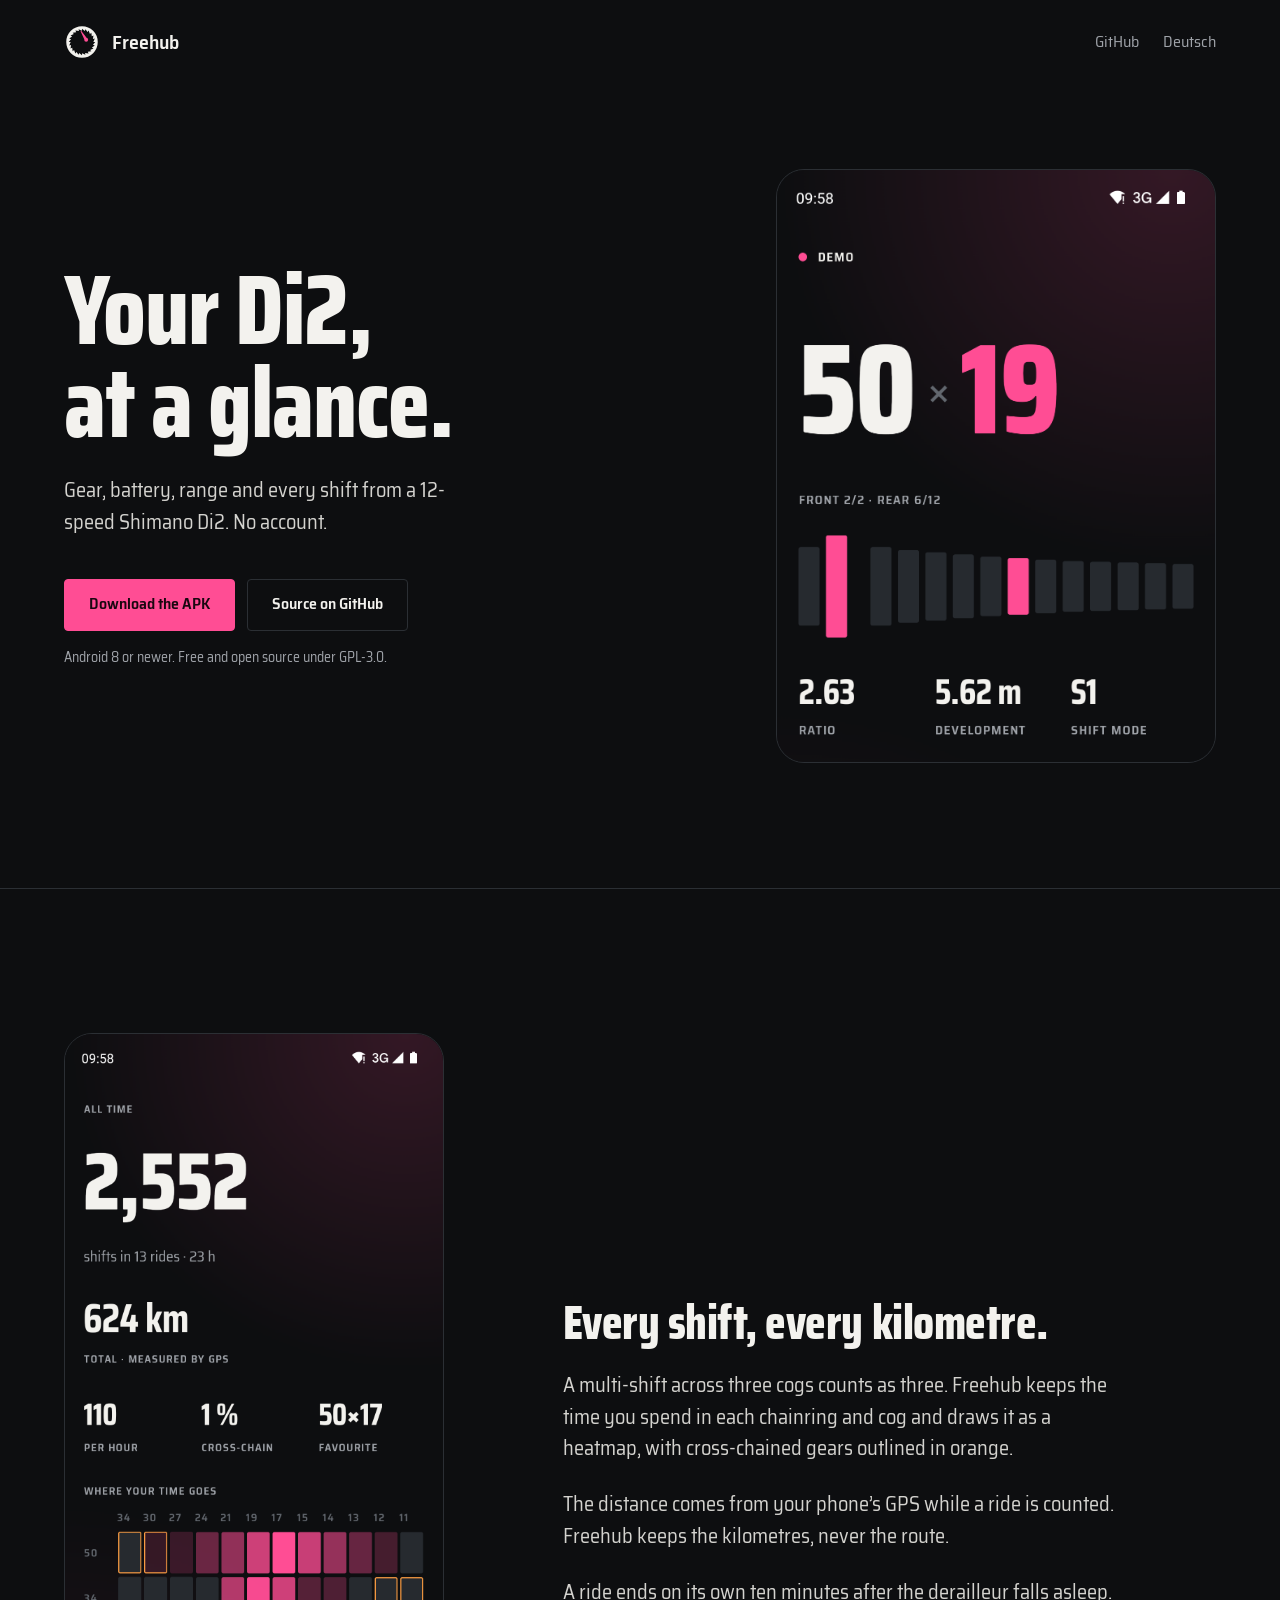
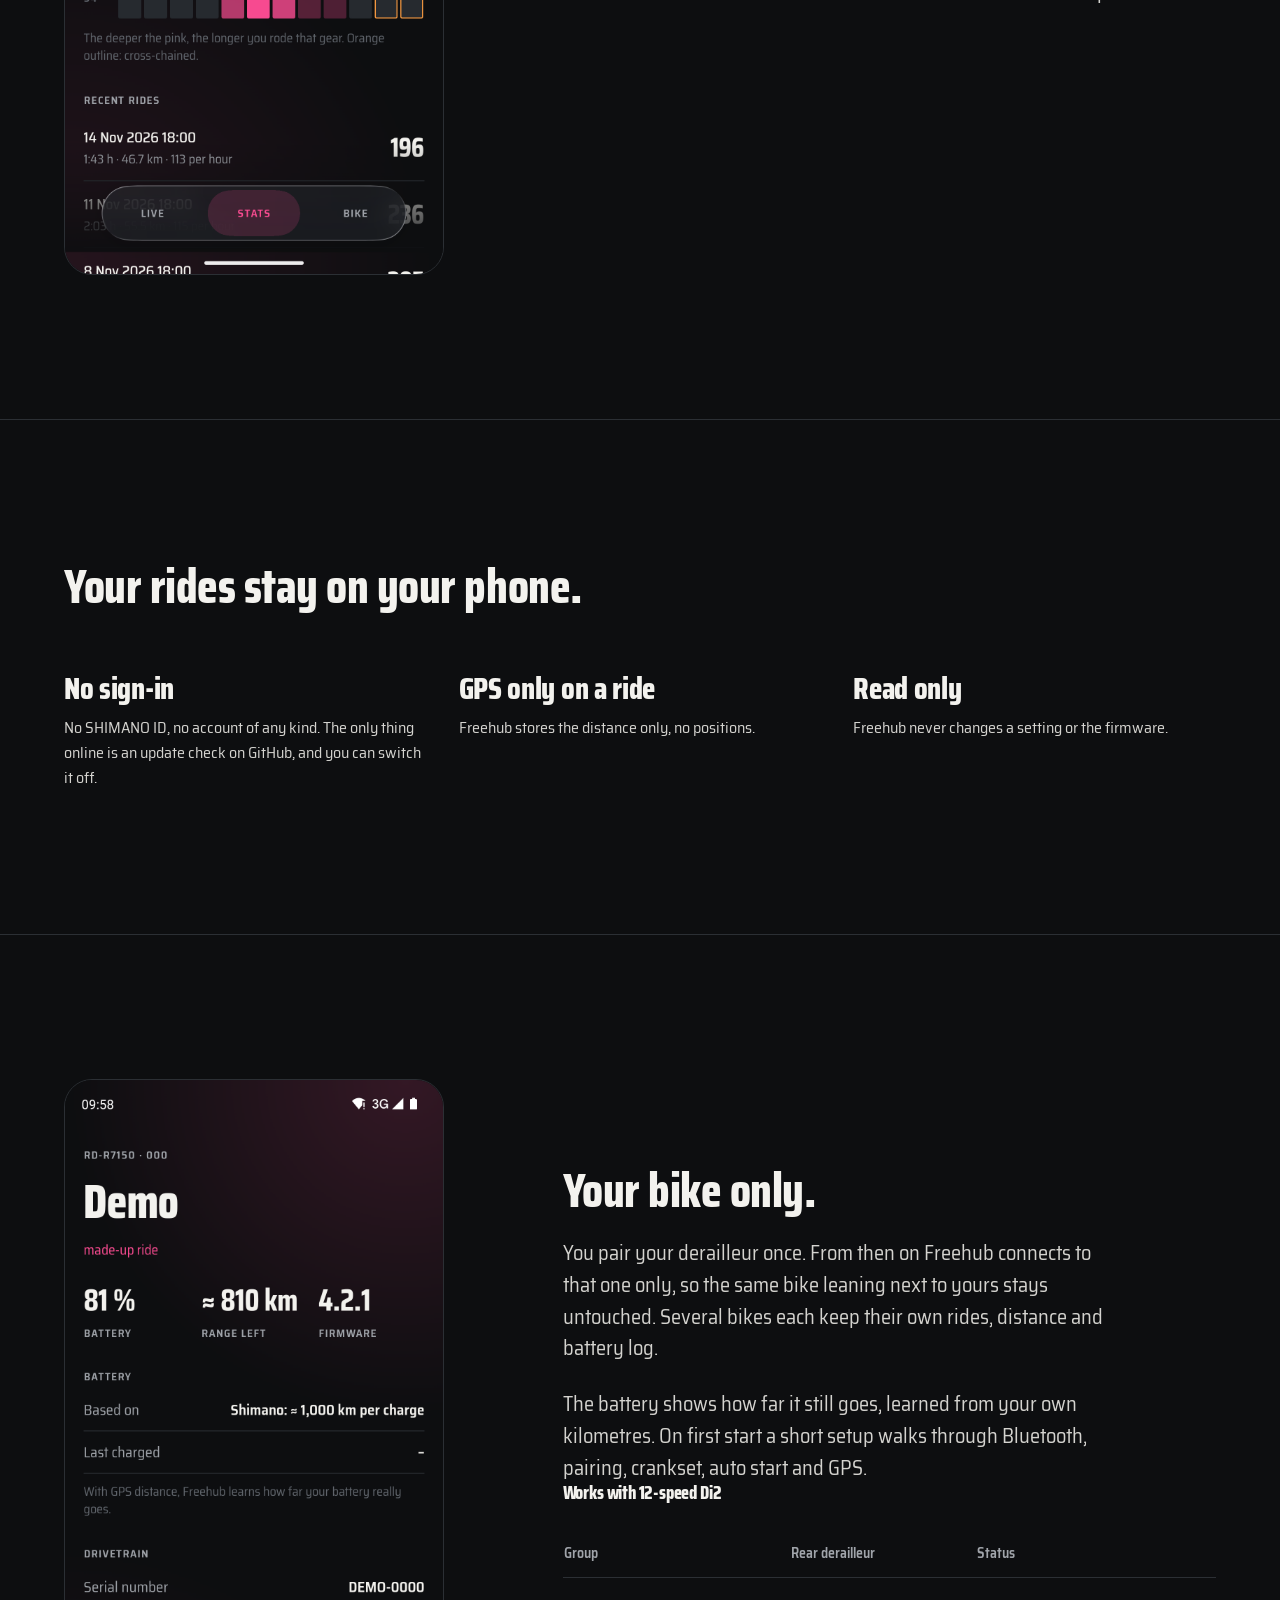
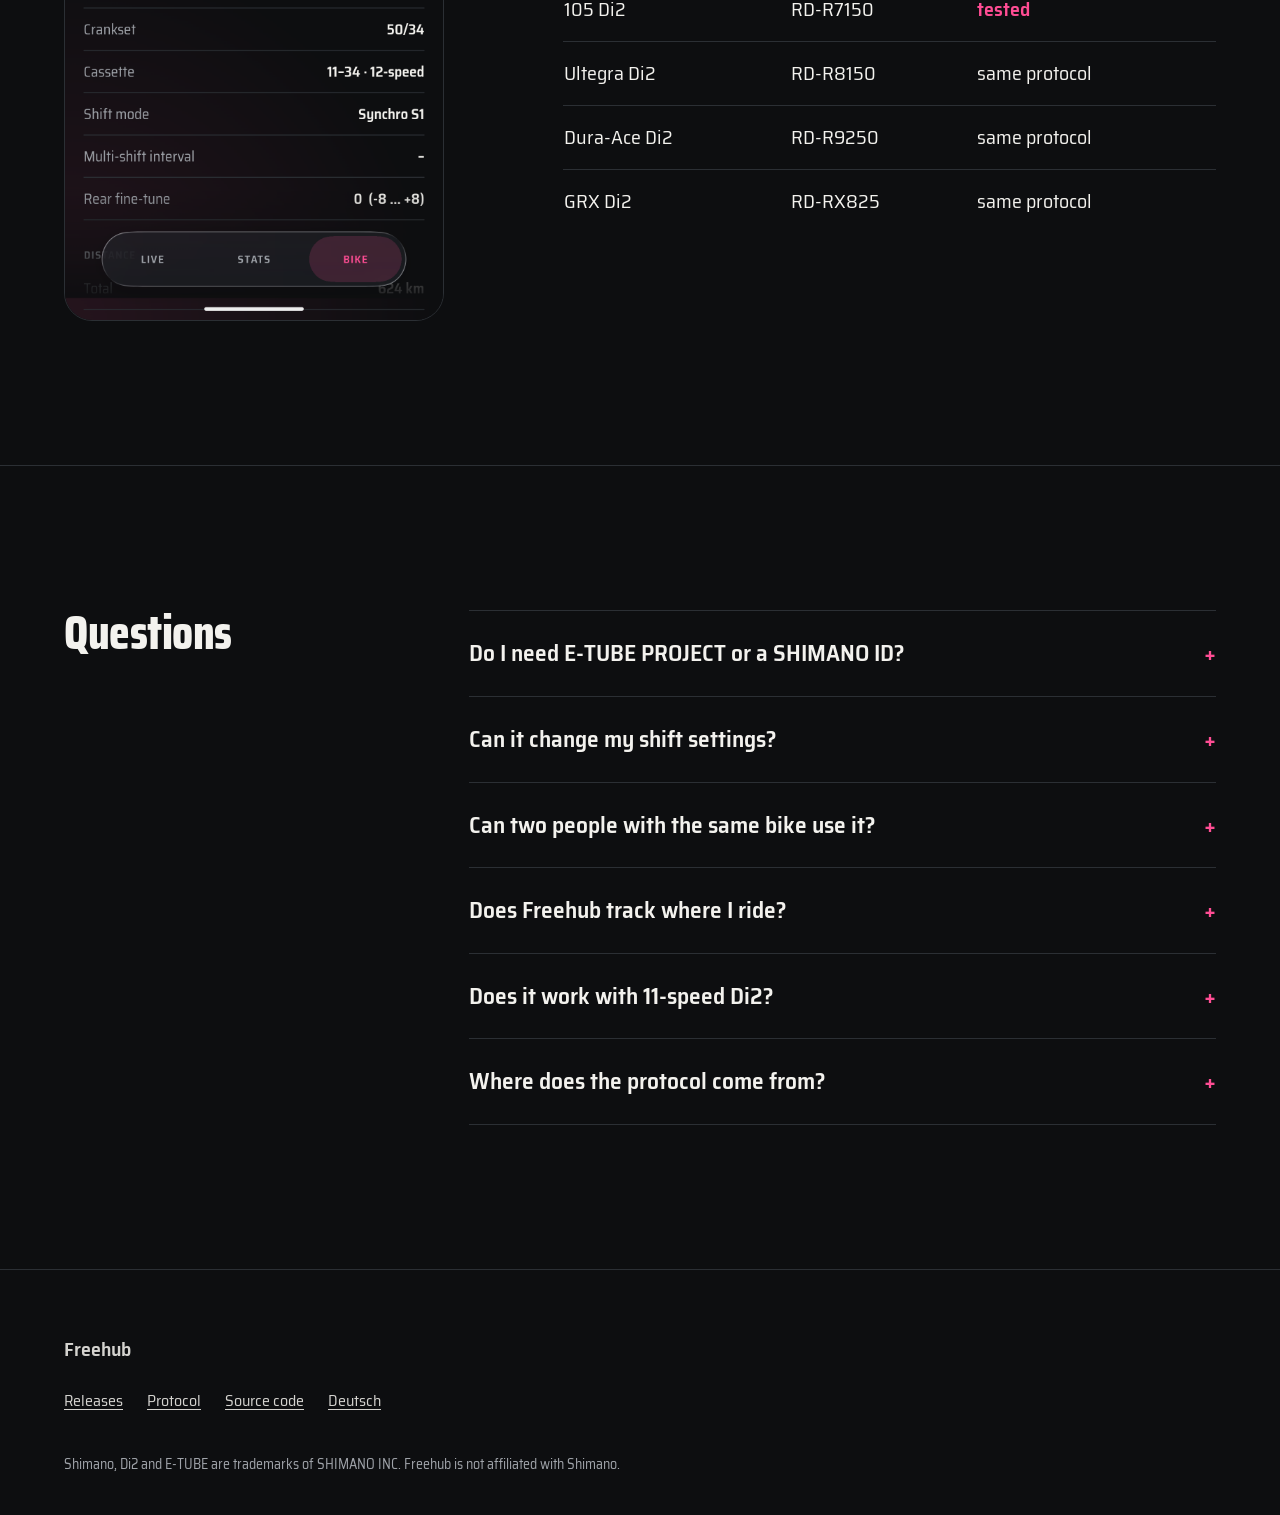
==== docs/index.html @ fa9ae39d "Repo and website catch up with 0.6: new screenshots, range, GPS, pairing - 16 app screenshots (EN/DE" ====
<!doctype html>
<html lang="en">
<head>
<meta charset="utf-8">
<meta name="viewport" content="width=device-width, initial-scale=1">
<title>Freehub: Shimano Di2 app for Android, no account</title>
<meta name="description" content="Open-source Android app for 12-speed Shimano Di2: live gear, battery range, distance and shift count from the rear derailleur. No SHIMANO ID, no cloud, no tracking.">
<link rel="canonical" href="https://brickystudios.github.io/freehub/">
<link rel="alternate" hreflang="en" href="https://brickystudios.github.io/freehub/">
<link rel="alternate" hreflang="de" href="https://brickystudios.github.io/freehub/de/">
<link rel="alternate" hreflang="x-default" href="https://brickystudios.github.io/freehub/">
<meta property="og:type" content="website">
<meta property="og:title" content="Freehub: Shimano Di2 app, no account">
<meta property="og:description" content="Gear, battery, range and every shift for 12-speed Di2, read live on Android. No account.">
<meta property="og:url" content="https://brickystudios.github.io/freehub/">
<meta property="og:image" content="https://brickystudios.github.io/freehub/bilder/social-preview.png">
<meta name="twitter:card" content="summary_large_image">
<meta name="theme-color" content="#0D0E10">
<link rel="icon" href="icon.svg" type="image/svg+xml">
<link rel="stylesheet" href="style.css">
<script type="application/ld+json">
{"@context":"https://schema.org","@graph":[
{"@type":"SoftwareApplication","name":"Freehub","operatingSystem":"Android 8.0 or newer","applicationCategory":"SportsApplication","softwareVersion":"0.6.3","license":"https://www.gnu.org/licenses/gpl-3.0.html","downloadUrl":"https://github.com/BrickyStudios/freehub/releases/latest/download/Freehub.apk","url":"https://brickystudios.github.io/freehub/","screenshot":"https://brickystudios.github.io/freehub/bilder/app/live-en-dark.png","description":"Live gear, battery range, distance and shift count from a 12-speed Shimano Di2 rear derailleur over Bluetooth, without a SHIMANO ID.","offers":{"@type":"Offer","price":"0","priceCurrency":"EUR"}},
{"@type":"FAQPage","mainEntity":[
{"@type":"Question","name":"Do I need E-TUBE PROJECT or a SHIMANO ID?","acceptedAnswer":{"@type":"Answer","text":"No. Freehub reads the Bluetooth service that bike computers use. You never sign in."}},
{"@type":"Question","name":"Can Freehub change my shift settings?","acceptedAnswer":{"@type":"Answer","text":"No. Freehub reads; it never changes a setting or the firmware."}},
{"@type":"Question","name":"Can two people with the same bike use it?","acceptedAnswer":{"@type":"Answer","text":"Yes. Each phone pairs its own derailleur once and connects to that one only. The number after the model, like RD-R7150 · 123, tells two derailleurs apart."}},
{"@type":"Question","name":"Does Freehub track where I ride?","acceptedAnswer":{"@type":"Answer","text":"No. GPS runs only while a ride is counted, and Freehub stores only the distance."}},
{"@type":"Question","name":"Does it work with 11-speed Di2?","acceptedAnswer":{"@type":"Answer","text":"Untested. 11-speed Di2 needs Shimano’s separate EW-WU111 wireless unit."}},
{"@type":"Question","name":"Where does the protocol come from?","acceptedAnswer":{"@type":"Answer","text":"From a real RD-R7150 and from how Shimano’s own apps read it. PROTOCOL.md in the repository documents every byte."}}
]}
]}
</script>
</head>
<body>
<header class="container nav">
  <a class="wordmark" href="./" aria-label="Freehub home">
    <svg viewBox="22 22 64 64" aria-hidden="true"><path fill="currentColor" fill-rule="evenodd" d="M26.00,54.00a28,28 0 1,0 56.00,0a28,28 0 1,0 -56.00,0z M54.00,30.48L59.01,34.47L60.09,31.28L63.90,36.44L65.76,33.63L68.11,39.60L70.63,37.37L71.35,43.74L74.37,42.24L73.42,48.58L76.72,47.91L74.16,53.79L77.52,54.00L73.53,59.01L76.72,60.09L71.56,63.90L74.37,65.76L68.40,68.11L70.63,70.63L64.26,71.35L65.76,74.37L59.42,73.42L60.09,76.72L54.21,74.16L54.00,77.52L48.99,73.53L47.91,76.72L44.10,71.56L42.24,74.37L39.89,68.40L37.37,70.63L36.65,64.26L33.63,65.76L34.58,59.42L31.28,60.09L33.84,54.21L30.48,54.00L34.47,48.99L31.28,47.91L36.44,44.10L33.63,42.24L39.60,39.89L37.37,37.37L43.74,36.65L42.24,33.63L48.58,34.58L47.91,31.28L53.79,33.84L54.00,30.48z"/><path fill="var(--color-accent)" d="M63.82,48.62L52.52,33.87L51.32,34.59L59.02,51.50z M57.92,50.06a3.50,3.50 0 1,0 7.00,0a3.50,3.50 0 1,0 -7.00,0z"/></svg>
    Freehub
  </a>
  <nav aria-label="Main">
    <ul>
      <li><a href="https://github.com/BrickyStudios/freehub">GitHub</a></li>
      <li><a href="de/" hreflang="de" lang="de">Deutsch</a></li>
    </ul>
  </nav>
</header>

<main>
  <section class="container hero">
    <div>
      <h1>Your Di2, at a glance.</h1>
      <p class="lead">Gear, battery, range and every shift from a 12-speed Shimano Di2. No account.</p>
      <div class="actions">
        <a class="button" href="https://github.com/BrickyStudios/freehub/releases/latest/download/Freehub.apk">Download the APK</a>
        <a class="button quiet" href="https://github.com/BrickyStudios/freehub">Source on GitHub</a>
      </div>
      <p class="note">Android 8 or newer. Free and open source under GPL-3.0.</p>
    </div>
    <img class="screen" src="bilder/app/live-en-dark.png" width="1080" height="2400" alt="Freehub showing the gear 50 × 19, the cassette with the current cog in pink, battery 81 %, about 810 km of range left and 624 km on the bike">
  </section>

  <section class="band">
    <div class="container split">
      <img class="screen" src="bilder/app/stats-en-dark.png" width="1080" height="2400" loading="lazy" alt="Statistics: 2,552 shifts in 13 rides, 624 km measured by GPS, 1 % cross-chained, favourite gear 50 × 17 and a heatmap of chainring and cog">
      <div>
        <h2>Every shift, every kilometre.</h2>
        <p>A multi-shift across three cogs counts as three. Freehub keeps the time you spend in each chainring and cog and draws it as a heatmap, with cross-chained gears outlined in orange.</p>
        <p>The distance comes from your phone’s GPS while a ride is counted. Freehub keeps the kilometres, never the route.</p>
        <p>A ride ends on its own ten minutes after the derailleur falls asleep.</p>
      </div>
    </div>
  </section>

  <section class="band">
    <div class="container">
      <h2>Your rides stay on your phone.</h2>
      <div class="facts">
        <div><h3>No sign-in</h3><p>No SHIMANO ID, no account of any kind. The only thing online is an update check on GitHub, and you can switch it off.</p></div>
        <div><h3>GPS only on a ride</h3><p>Freehub stores the distance only, no positions.</p></div>
        <div><h3>Read only</h3><p>Freehub never changes a setting or the firmware.</p></div>
      </div>
    </div>
  </section>

  <section class="band">
    <div class="container split">
      <img class="screen" src="bilder/app/bike-en-dark.png" width="1080" height="2400" loading="lazy" alt="Bike screen: battery 81 %, about 810 km of range left, firmware 4.2.1, crankset 50/34, cassette 11 to 34">
      <div>
        <h2>Your bike only.</h2>
        <p>You pair your derailleur once. From then on Freehub connects to that one only, so the same bike leaning next to yours stays untouched. Several bikes each keep their own rides, distance and battery log.</p>
        <p>The battery shows how far it still goes, learned from your own kilometres. On first start a short setup walks through Bluetooth, pairing, crankset, auto start and GPS.</p>
        <h3>Works with 12-speed Di2</h3>
        <table>
          <thead><tr><th scope="col">Group</th><th scope="col">Rear derailleur</th><th scope="col">Status</th></tr></thead>
          <tbody>
            <tr><td>105 Di2</td><td>RD-R7150</td><td class="ok">tested</td></tr>
            <tr><td>Ultegra Di2</td><td>RD-R8150</td><td>same protocol</td></tr>
            <tr><td>Dura-Ace Di2</td><td>RD-R9250</td><td>same protocol</td></tr>
            <tr><td>GRX Di2</td><td>RD-RX825</td><td>same protocol</td></tr>
          </tbody>
        </table>
      </div>
    </div>
  </section>

  <section class="band">
    <div class="container qa">
      <h2>Questions</h2>
      <div class="faq">
        <details><summary>Do I need E-TUBE PROJECT or a SHIMANO ID?</summary><p>No. Freehub reads the Bluetooth service bike computers use.</p></details>
        <details><summary>Can it change my shift settings?</summary><p>No. Freehub only reads.</p></details>
        <details><summary>Can two people with the same bike use it?</summary><p>Yes. Each phone pairs its own derailleur once and connects to that one only. The number after the model, like RD-R7150 · 123, tells two derailleurs apart.</p></details>
        <details><summary>Does Freehub track where I ride?</summary><p>No. GPS runs only while a ride is counted, and Freehub stores only the distance.</p></details>
        <details><summary>Does it work with 11-speed Di2?</summary><p>Untested. 11-speed needs Shimano’s EW-WU111 wireless unit.</p></details>
        <details><summary>Where does the protocol come from?</summary><p>From a real RD-R7150, documented byte by byte in <a href="https://github.com/BrickyStudios/freehub/blob/main/PROTOCOL.md">PROTOCOL.md</a>.</p></details>
      </div>
    </div>
  </section>
</main>

<footer class="container footer">
  <a class="wordmark" href="./">Freehub</a>
  <ul>
    <li><a href="https://github.com/BrickyStudios/freehub/releases">Releases</a></li>
    <li><a href="https://github.com/BrickyStudios/freehub/blob/main/PROTOCOL.md">Protocol</a></li>
    <li><a href="https://github.com/BrickyStudios/freehub">Source code</a></li>
    <li><a href="de/" hreflang="de" lang="de">Deutsch</a></li>
  </ul>
  <p>Shimano, Di2 and E-TUBE are trademarks of SHIMANO INC. Freehub is not affiliated with Shimano.</p>
</footer>
</body>
</html>
---- docs/style.css ----
/* Hallmark · shape: Instrument Panel (hero with the live screen, then proof screens, facts, table, questions) · genre: modern-minimal · theme: custom (the app's own Carbon system) · job: try · idea: "the live gear screen is the page's first picture" · vibe: "road bike cockpit, carbon black, one pink signal"
 * paper: oklch(16% 0.005 265) · accent: oklch(68% 0.21 357) · display: Saira Condensed ExtraBold · body: Saira Semi Condensed · hero: headline and download on the left, the live gear screen on the right at phone size · nav: wordmark left, two links right · footer: a mast, wordmark over the links and the trademark line · imagery: the product (demo-mode screenshots of the app) · signature: 50 × 15, the gear read live off the derailleur
 * axes: dark/display-condensed/chromatic-pink · posture: split · contrast: pass · fold: pass · v2.0.0 */
/* answered 23 · the pink above 5 % at 1280x800 is the product screenshot itself plus the one primary button */
/* Hallmark · pre-emit critique: P2 H2 E2 S2 R2 V2 · weakest: R, the facts section is text only; it sits between two screenshot sections so the page keeps its pictures */
@import url("./tokens.css");
@import url("./base.css");

@font-face { font-family: "Saira Condensed"; src: url("fonts/sairacondensed_extrabold.ttf") format("truetype"); font-weight: 800; font-display: swap; }
@font-face { font-family: "Saira Semi Condensed"; src: url("fonts/sairasemicondensed_regular.ttf") format("truetype"); font-weight: 400; font-display: swap; }
@font-face { font-family: "Saira Semi Condensed"; src: url("fonts/sairasemicondensed_semibold.ttf") format("truetype"); font-weight: 600; font-display: swap; }

@media (max-width: 720px) { :root { --gutter: 20px; --section-gap: 88px; } }

h1, h2, h3 { font-weight: 800; letter-spacing: var(--tracking-display); line-height: 0.96; color: var(--color-ink); }
h1 { font-size: clamp(3.25rem, 7vw + 0.5rem, 7rem); }
h2 { font-size: var(--text-section); }

.nav { display: flex; align-items: center; justify-content: space-between; gap: var(--space-lg); padding-block: var(--space-lg); }
.wordmark { display: inline-flex; align-items: center; gap: var(--space-sm); font-weight: 600; font-size: var(--text-lg); text-decoration: none; }
.wordmark svg { width: 36px; height: 36px; }
.nav ul { display: flex; gap: var(--space-lg); list-style: none; margin: 0; padding: 0; }
.nav a:not(.wordmark) { color: var(--color-muted); text-decoration: none; padding-block: var(--space-xs); }
.nav a:not(.wordmark):hover { color: var(--color-ink); }

.hero { display: grid; grid-template-columns: minmax(0, 7fr) minmax(0, 5fr); gap: var(--gap-columns); align-items: center; min-height: min(calc(100svh - 96px), 940px); padding-block: var(--space-lg) var(--space-2xl); }
.hero p.lead { font-size: var(--text-lead); color: var(--color-ink-2); max-width: 34ch; margin-top: var(--space-lg); }
.actions { display: flex; flex-wrap: wrap; gap: var(--space-sm); margin-top: var(--space-xl); }
.note { margin-top: var(--space-md); color: var(--color-muted); font-size: var(--text-sm); }

.button { display: inline-flex; align-items: center; min-height: 52px; padding: 0 var(--space-lg); border-radius: var(--radius-card); border: 1px solid var(--color-accent); background: var(--color-accent); color: var(--color-accent-ink); font-weight: 600; text-decoration: none; transition: transform var(--dur-micro) var(--ease-out), background-color var(--dur-short) var(--ease-out); }
.button:hover { background: color-mix(in oklab, var(--color-accent) 86%, var(--color-ink)); }
.button:active { transform: translateY(1px); }
.button.quiet { background: transparent; border-color: var(--color-rule); color: var(--color-ink); }
.button.quiet:hover { border-color: var(--color-muted); }

.screen { width: 100%; border-radius: 28px; border: 1px solid var(--color-rule); overflow: hidden; background: var(--color-paper-2); }
.hero .screen { max-width: 440px; justify-self: end; aspect-ratio: 1080 / 1460; object-fit: cover; object-position: top; }

.band { padding-block: var(--section-gap); border-top: var(--rule-hair) solid var(--color-rule); }
.split { display: grid; grid-template-columns: minmax(0, 5fr) minmax(0, 7fr); gap: var(--gap-columns); align-items: center; }
.split .screen { max-width: 380px; }
.split p { color: var(--color-ink-2); font-size: var(--text-lead); margin-top: var(--space-lg); max-width: 46ch; }

.facts { display: grid; grid-template-columns: repeat(3, minmax(0, 1fr)); gap: var(--gap-columns); margin-top: var(--space-2xl); }
.facts h3 { font-size: var(--text-2xl); }
.facts p { margin-top: var(--space-sm); color: var(--color-ink-2); }

table { width: 100%; border-collapse: collapse; margin-top: var(--space-xl); font-size: var(--text-lg); }
th { text-align: left; font-weight: 600; color: var(--color-muted); font-size: var(--text-sm); padding-bottom: var(--space-sm); }
td { padding-block: var(--space-md); border-top: var(--rule-hair) solid var(--color-rule); }
td.ok { color: var(--color-accent); font-weight: 600; }

.qa { display: grid; grid-template-columns: minmax(0, 4fr) minmax(0, 8fr); gap: var(--gap-columns); align-items: start; }
.faq { min-width: 0; }
details { border-top: var(--rule-hair) solid var(--color-rule); }
details:last-child { border-bottom: var(--rule-hair) solid var(--color-rule); }
summary { cursor: pointer; list-style: none; padding-block: var(--space-lg); font-size: var(--text-title); font-weight: 600; display: flex; justify-content: space-between; gap: var(--space-md); }
summary::-webkit-details-marker { display: none; }
summary::after { content: "+"; color: var(--color-accent); transition: transform var(--dur-short) var(--ease-out); }
details[open] summary::after { transform: rotate(45deg); }
summary:hover { color: var(--color-accent); }
details p { padding-bottom: var(--space-lg); color: var(--color-ink-2); }

.footer { padding-block: var(--space-2xl) var(--space-xl); border-top: var(--rule-hair) solid var(--color-rule); }
.footer ul { display: flex; flex-wrap: wrap; gap: var(--space-lg); list-style: none; margin: var(--space-lg) 0 0; padding: 0; }
.footer a { color: var(--color-ink-2); }
.footer a:hover { color: var(--color-accent); }
.footer p { margin-top: var(--space-xl); color: var(--color-muted); font-size: var(--text-sm); max-width: 70ch; }

@media (max-width: 860px) {
  .hero, .split, .qa { grid-template-columns: minmax(0, 1fr); }
  .hero .screen { justify-self: start; max-width: 340px; }
  .facts { grid-template-columns: minmax(0, 1fr); }
  .nav ul { gap: var(--space-md); }
}

@media (prefers-reduced-motion: reduce) {
  .button, summary::after { transition: none; }
}
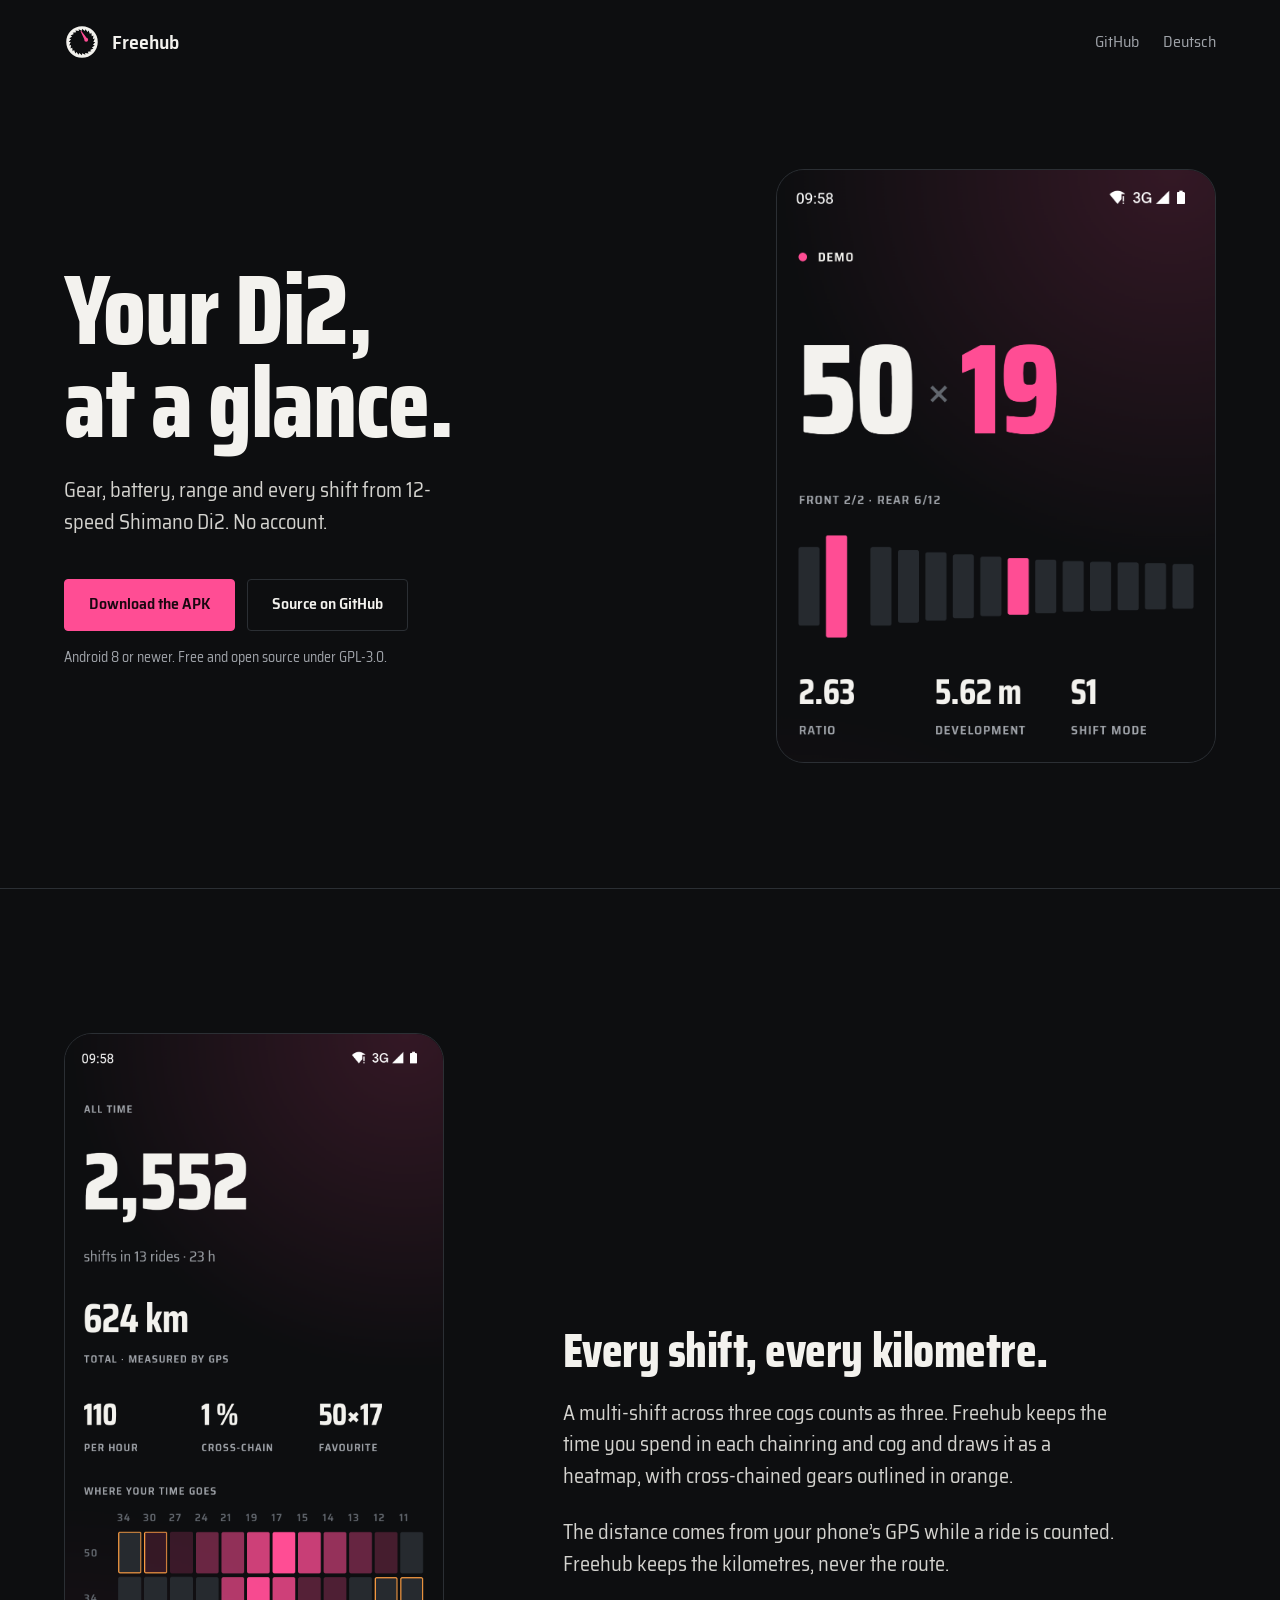
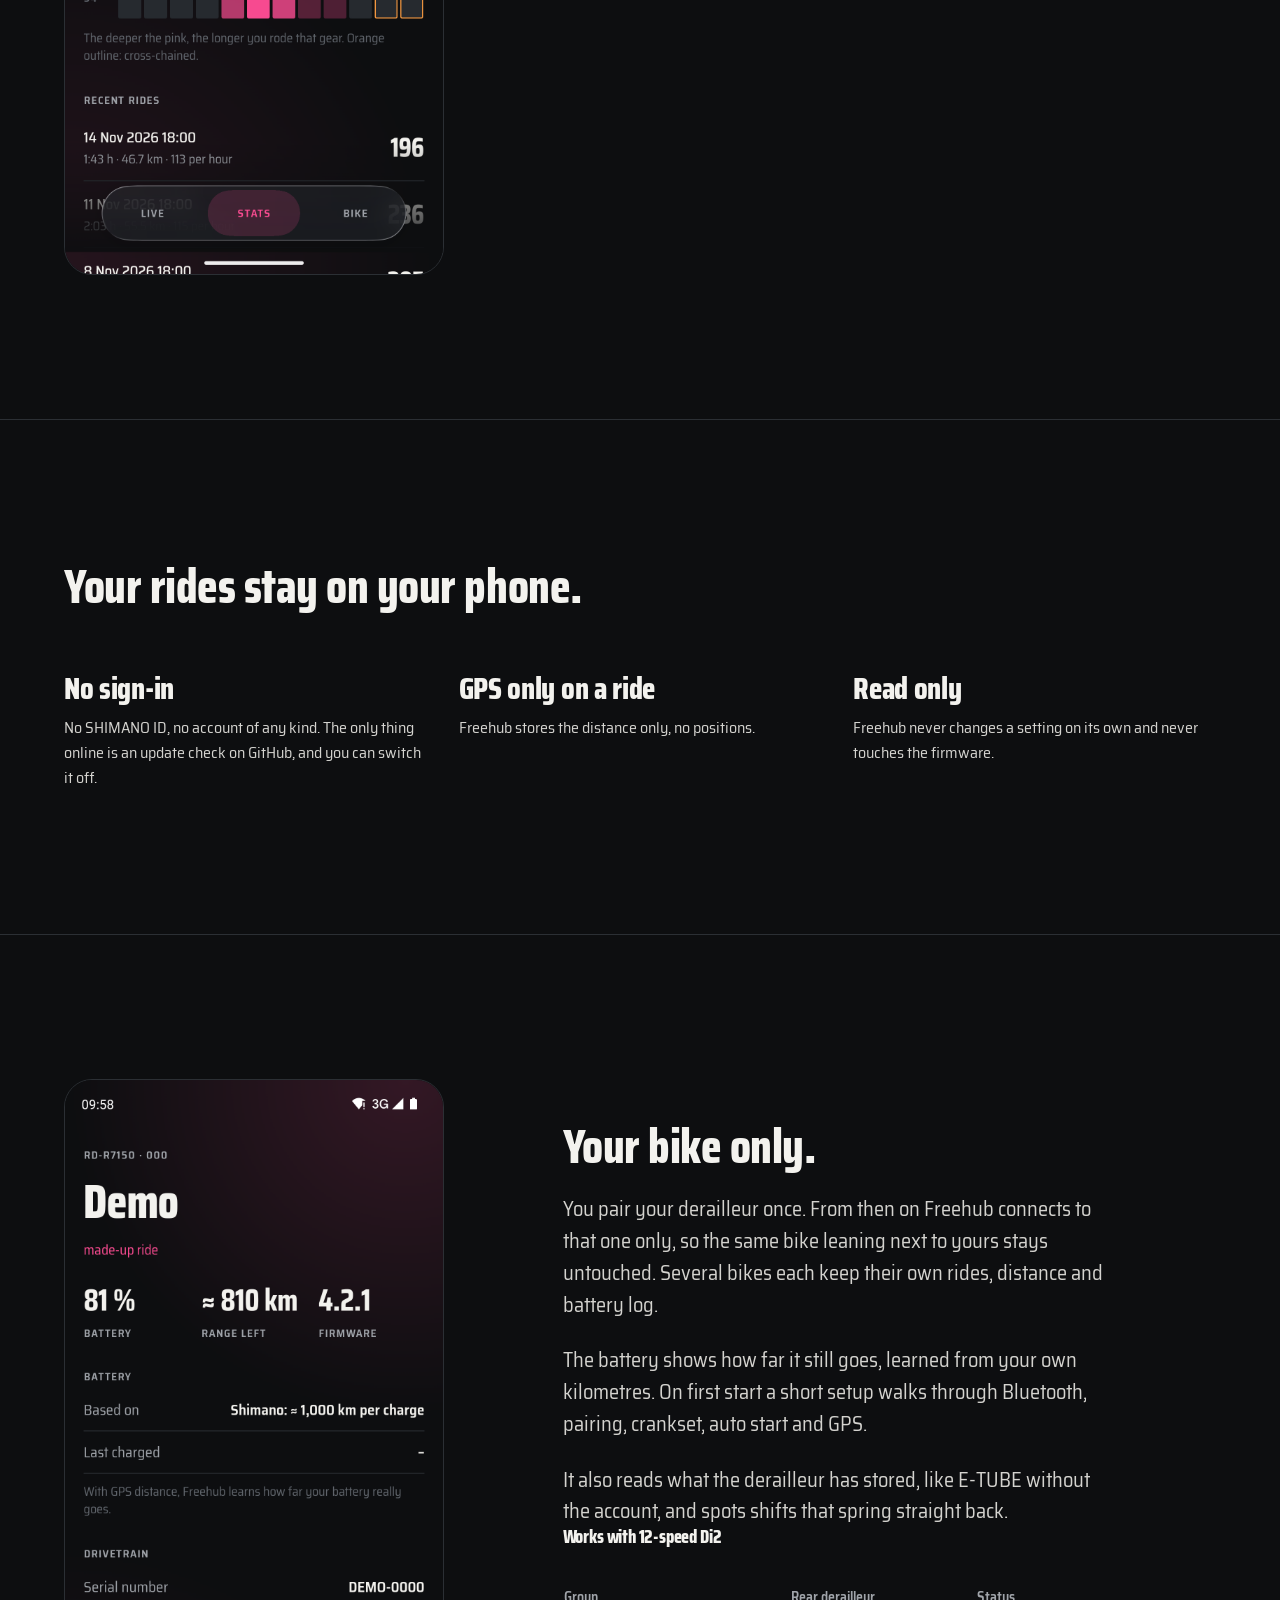
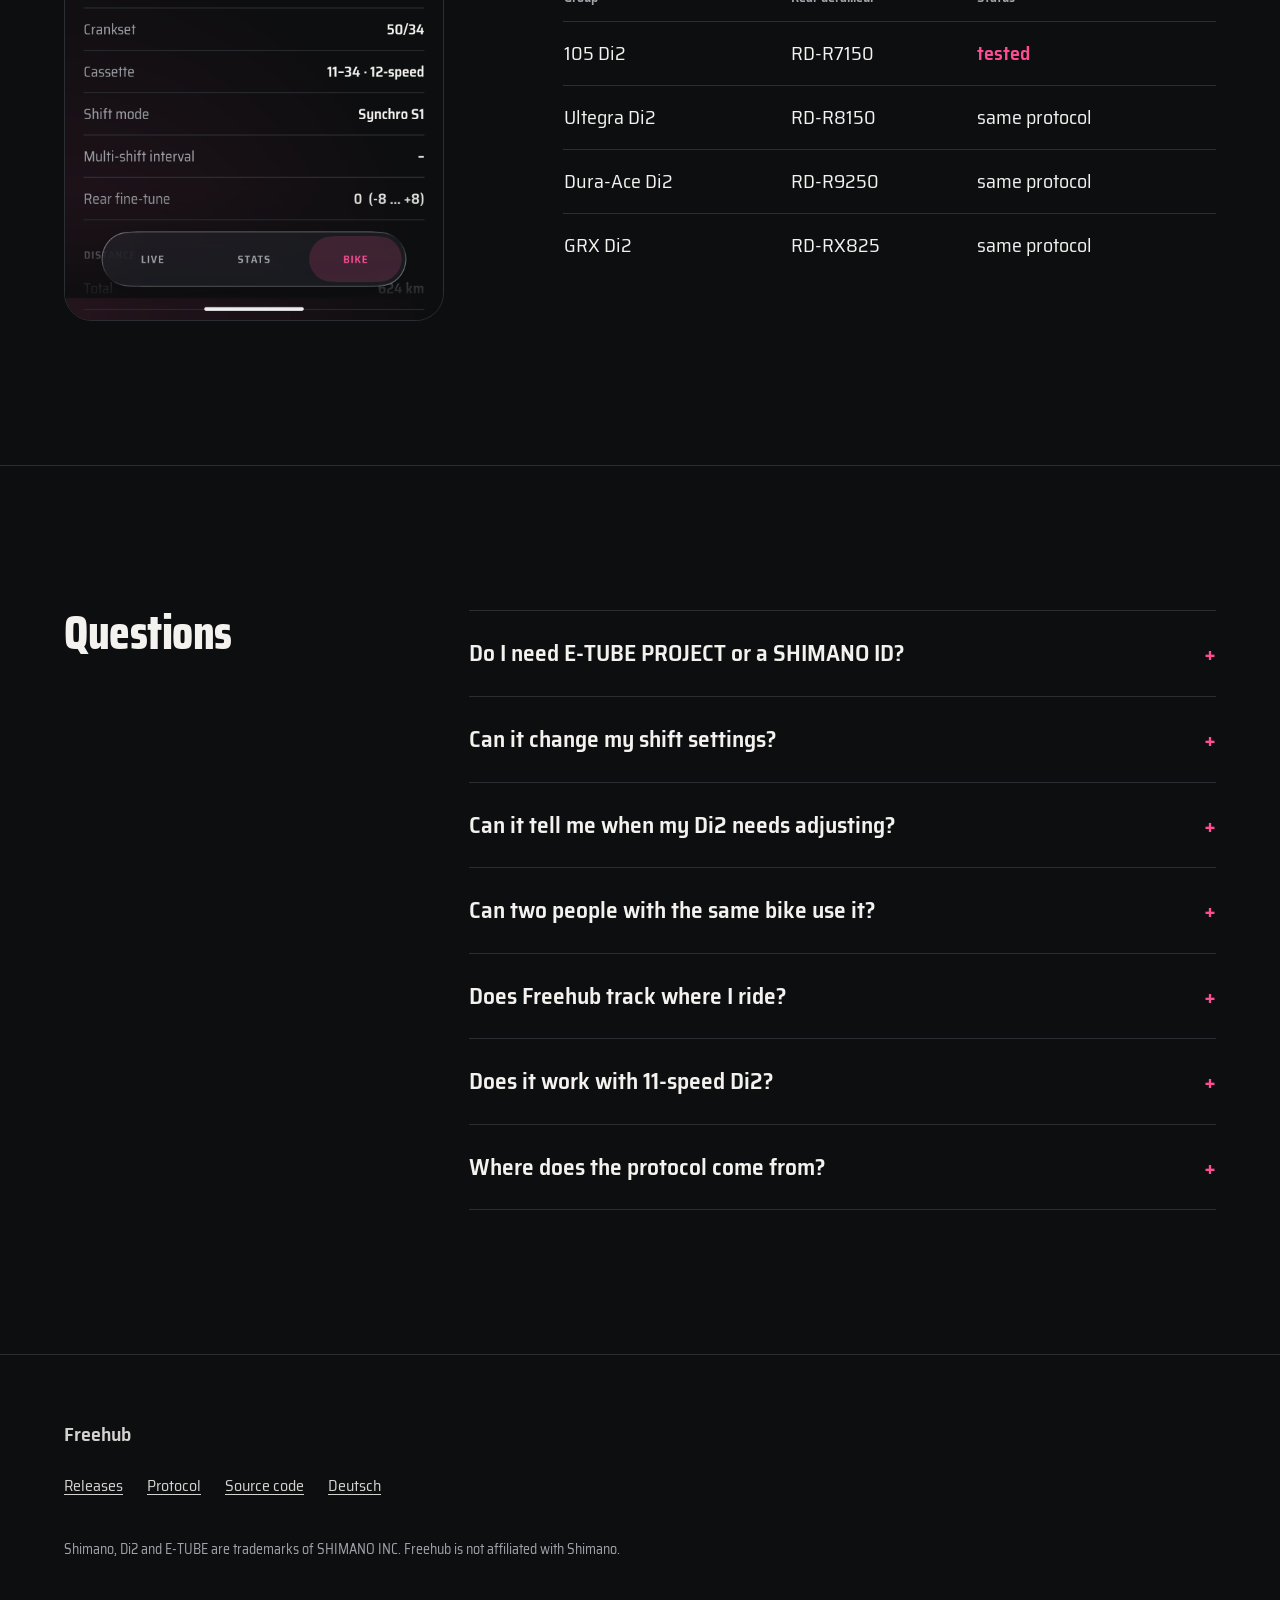
==== commit 6c58deb4: "Freehub 0.7.0: protocol notes cut to the verified flow, README and site catch up - PROTOCOL.md: the " ====
--- a/docs/index.html
+++ b/docs/index.html
@@ -20,10 +20,11 @@
 <link rel="stylesheet" href="style.css">
 <script type="application/ld+json">
 {"@context":"https://schema.org","@graph":[
-{"@type":"SoftwareApplication","name":"Freehub","operatingSystem":"Android 8.0 or newer","applicationCategory":"SportsApplication","softwareVersion":"0.6.3","license":"https://www.gnu.org/licenses/gpl-3.0.html","downloadUrl":"https://github.com/BrickyStudios/freehub/releases/latest/download/Freehub.apk","url":"https://brickystudios.github.io/freehub/","screenshot":"https://brickystudios.github.io/freehub/bilder/app/live-en-dark.png","description":"Live gear, battery range, distance and shift count from a 12-speed Shimano Di2 rear derailleur over Bluetooth, without a SHIMANO ID.","offers":{"@type":"Offer","price":"0","priceCurrency":"EUR"}},
+{"@type":"SoftwareApplication","name":"Freehub","operatingSystem":"Android 8.0 or newer","applicationCategory":"SportsApplication","softwareVersion":"0.7.0","license":"https://www.gnu.org/licenses/gpl-3.0.html","downloadUrl":"https://github.com/BrickyStudios/freehub/releases/latest/download/Freehub.apk","url":"https://brickystudios.github.io/freehub/","screenshot":"https://brickystudios.github.io/freehub/bilder/app/live-en-dark.png","description":"Live gear, battery range, distance and shift count from a 12-speed Shimano Di2 rear derailleur over Bluetooth, without a SHIMANO ID.","offers":{"@type":"Offer","price":"0","priceCurrency":"EUR"}},
 {"@type":"FAQPage","mainEntity":[
 {"@type":"Question","name":"Do I need E-TUBE PROJECT or a SHIMANO ID?","acceptedAnswer":{"@type":"Answer","text":"No. Freehub reads the Bluetooth service that bike computers use. You never sign in."}},
-{"@type":"Question","name":"Can Freehub change my shift settings?","acceptedAnswer":{"@type":"Answer","text":"No. Freehub reads; it never changes a setting or the firmware."}},
+{"@type":"Question","name":"Can Freehub change my shift settings?","acceptedAnswer":{"@type":"Answer","text":"No. Freehub reads the settings your derailleur has stored, but it never changes one on its own and never touches the firmware."}},
+{"@type":"Question","name":"Can Freehub tell me when my Di2 needs adjusting?","acceptedAnswer":{"@type":"Answer","text":"Yes. Freehub counts the shifts that go one cog and spring straight back. After 60 rear shifts it tells you whether the drivetrain catches cleanly or which way to try the fine-tune. You adjust it yourself, at the bike or in E-TUBE."}},
 {"@type":"Question","name":"Can two people with the same bike use it?","acceptedAnswer":{"@type":"Answer","text":"Yes. Each phone pairs its own derailleur once and connects to that one only. The number after the model, like RD-R7150 · 123, tells two derailleurs apart."}},
 {"@type":"Question","name":"Does Freehub track where I ride?","acceptedAnswer":{"@type":"Answer","text":"No. GPS runs only while a ride is counted, and Freehub stores only the distance."}},
 {"@type":"Question","name":"Does it work with 11-speed Di2?","acceptedAnswer":{"@type":"Answer","text":"Untested. 11-speed Di2 needs Shimano’s separate EW-WU111 wireless unit."}},
@@ -50,7 +51,7 @@
   <section class="container hero">
     <div>
       <h1>Your Di2, at a glance.</h1>
-      <p class="lead">Gear, battery, range and every shift from a 12-speed Shimano Di2. No account.</p>
+      <p class="lead">Gear, battery, range and every shift from 12-speed Shimano Di2. No account.</p>
       <div class="actions">
         <a class="button" href="https://github.com/BrickyStudios/freehub/releases/latest/download/Freehub.apk">Download the APK</a>
         <a class="button quiet" href="https://github.com/BrickyStudios/freehub">Source on GitHub</a>
@@ -67,8 +68,7 @@
         <h2>Every shift, every kilometre.</h2>
         <p>A multi-shift across three cogs counts as three. Freehub keeps the time you spend in each chainring and cog and draws it as a heatmap, with cross-chained gears outlined in orange.</p>
         <p>The distance comes from your phone’s GPS while a ride is counted. Freehub keeps the kilometres, never the route.</p>
-        <p>A ride ends on its own ten minutes after the derailleur falls asleep.</p>
-      </div>
+              </div>
     </div>
   </section>
 
@@ -78,7 +78,7 @@
       <div class="facts">
         <div><h3>No sign-in</h3><p>No SHIMANO ID, no account of any kind. The only thing online is an update check on GitHub, and you can switch it off.</p></div>
         <div><h3>GPS only on a ride</h3><p>Freehub stores the distance only, no positions.</p></div>
-        <div><h3>Read only</h3><p>Freehub never changes a setting or the firmware.</p></div>
+        <div><h3>Read only</h3><p>Freehub never changes a setting on its own and never touches the firmware.</p></div>
       </div>
     </div>
   </section>
@@ -90,6 +90,7 @@
         <h2>Your bike only.</h2>
         <p>You pair your derailleur once. From then on Freehub connects to that one only, so the same bike leaning next to yours stays untouched. Several bikes each keep their own rides, distance and battery log.</p>
         <p>The battery shows how far it still goes, learned from your own kilometres. On first start a short setup walks through Bluetooth, pairing, crankset, auto start and GPS.</p>
+        <p>It also reads what the derailleur has stored, like E-TUBE without the account, and spots shifts that spring straight back.</p>
         <h3>Works with 12-speed Di2</h3>
         <table>
           <thead><tr><th scope="col">Group</th><th scope="col">Rear derailleur</th><th scope="col">Status</th></tr></thead>
@@ -109,7 +110,8 @@
       <h2>Questions</h2>
       <div class="faq">
         <details><summary>Do I need E-TUBE PROJECT or a SHIMANO ID?</summary><p>No. Freehub reads the Bluetooth service bike computers use.</p></details>
-        <details><summary>Can it change my shift settings?</summary><p>No. Freehub only reads.</p></details>
+        <details><summary>Can it change my shift settings?</summary><p>No. Freehub never changes a setting on its own.</p></details>
+        <details><summary>Can it tell me when my Di2 needs adjusting?</summary><p>Yes. After 60 rear shifts it says which way to try the fine-tune.</p></details>
         <details><summary>Can two people with the same bike use it?</summary><p>Yes. Each phone pairs its own derailleur once and connects to that one only. The number after the model, like RD-R7150 · 123, tells two derailleurs apart.</p></details>
         <details><summary>Does Freehub track where I ride?</summary><p>No. GPS runs only while a ride is counted, and Freehub stores only the distance.</p></details>
         <details><summary>Does it work with 11-speed Di2?</summary><p>Untested. 11-speed needs Shimano’s EW-WU111 wireless unit.</p></details>
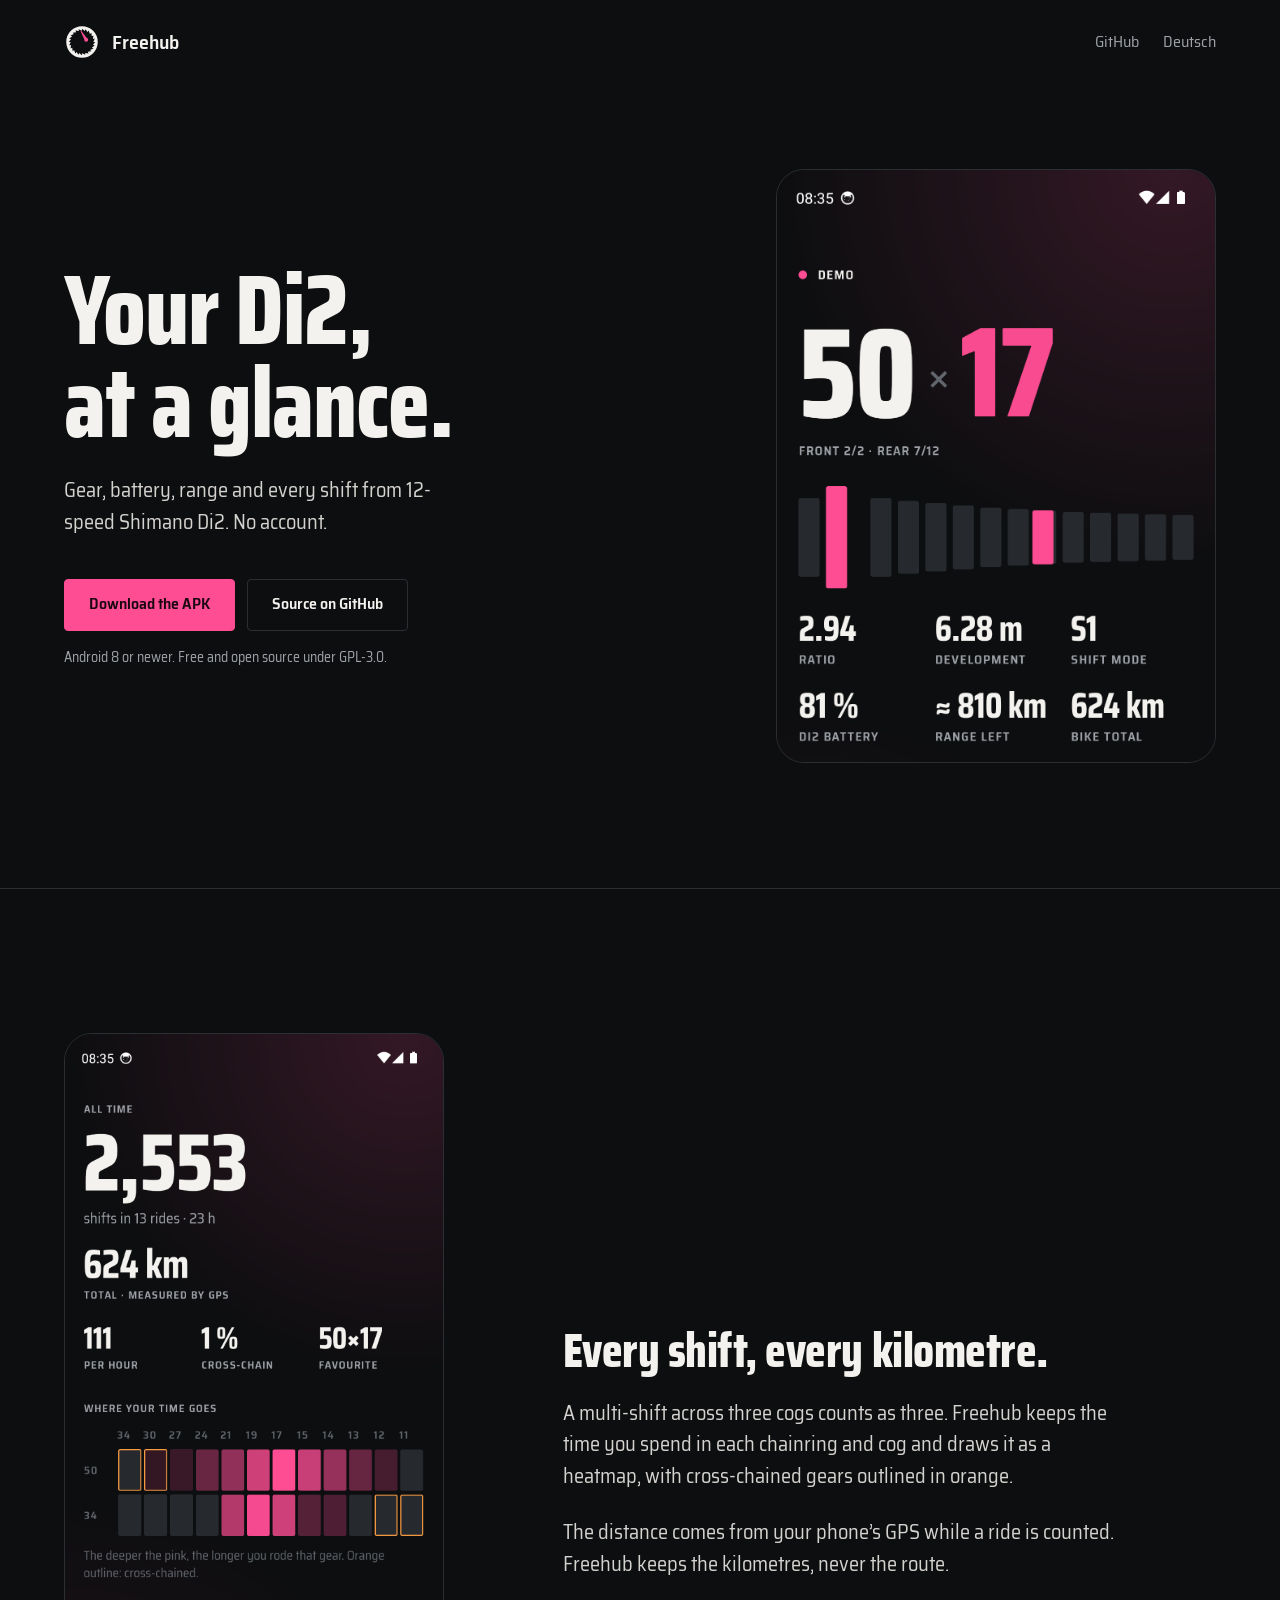
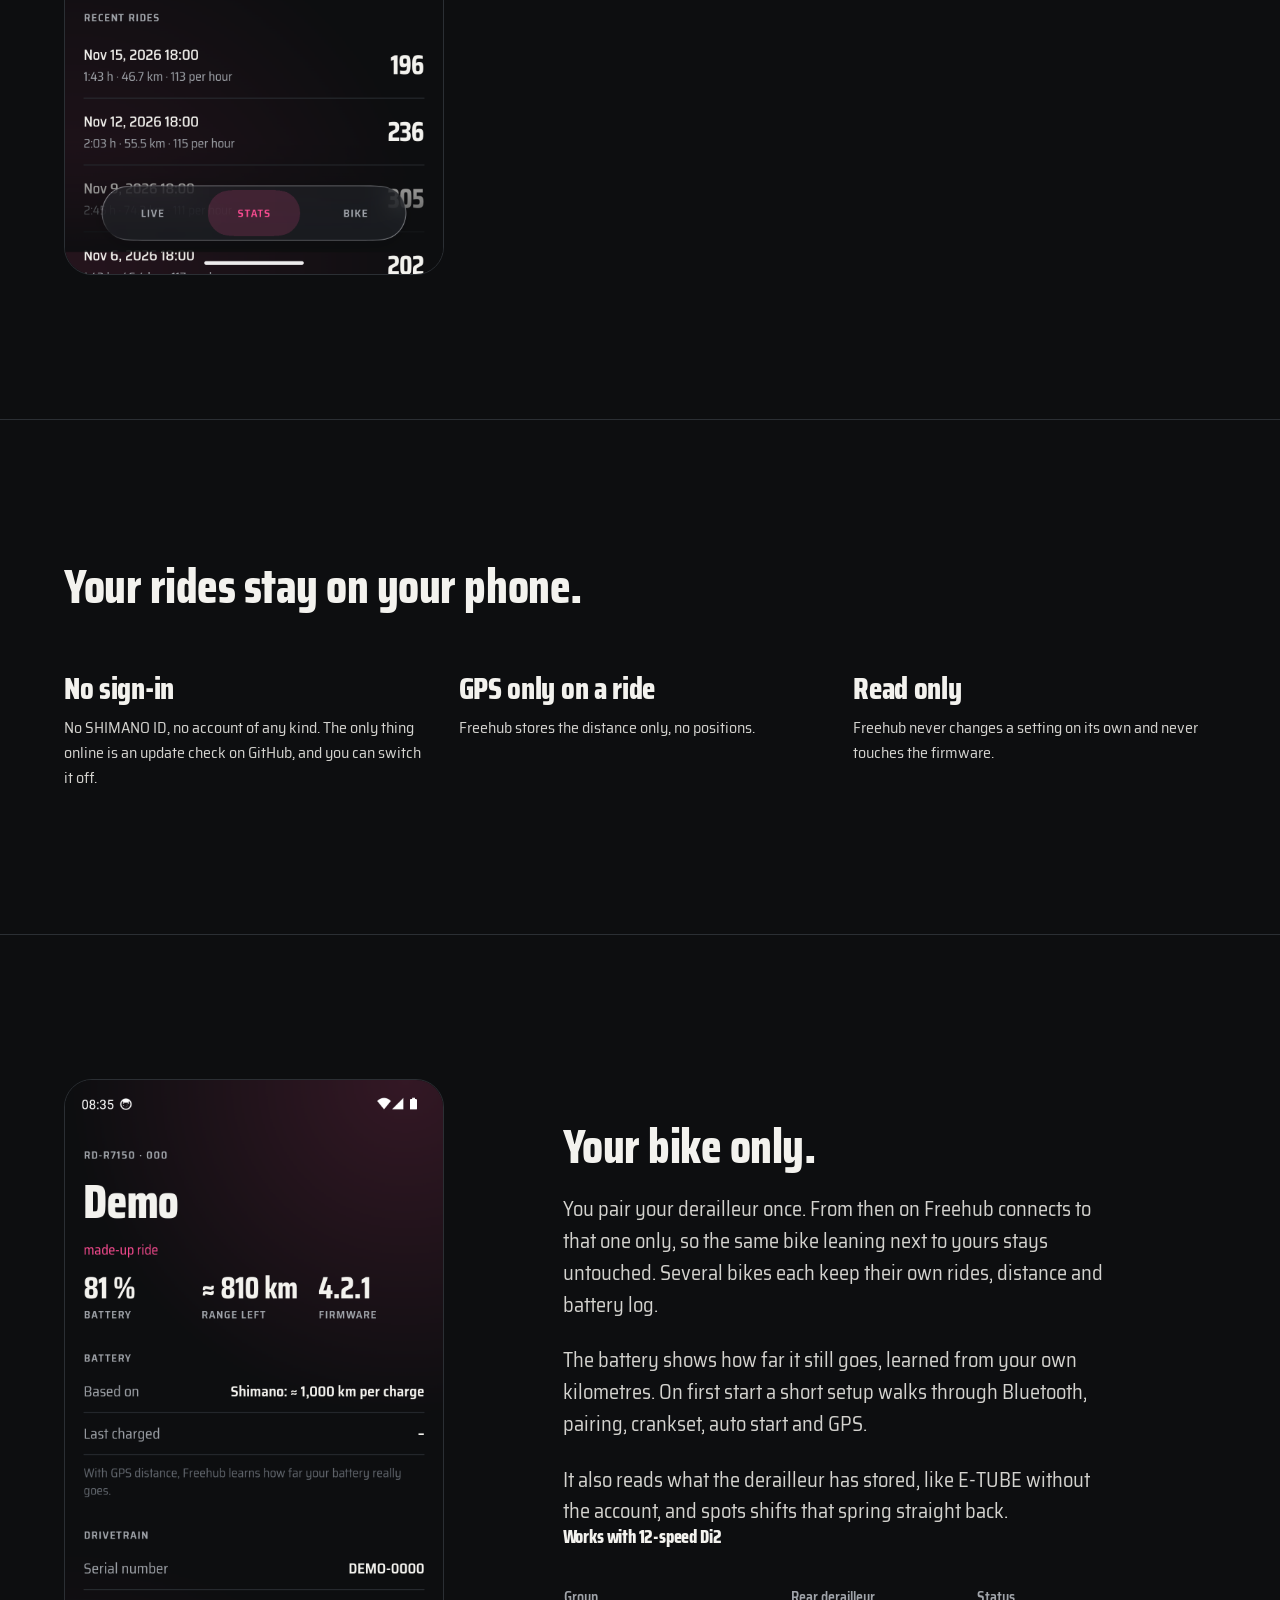
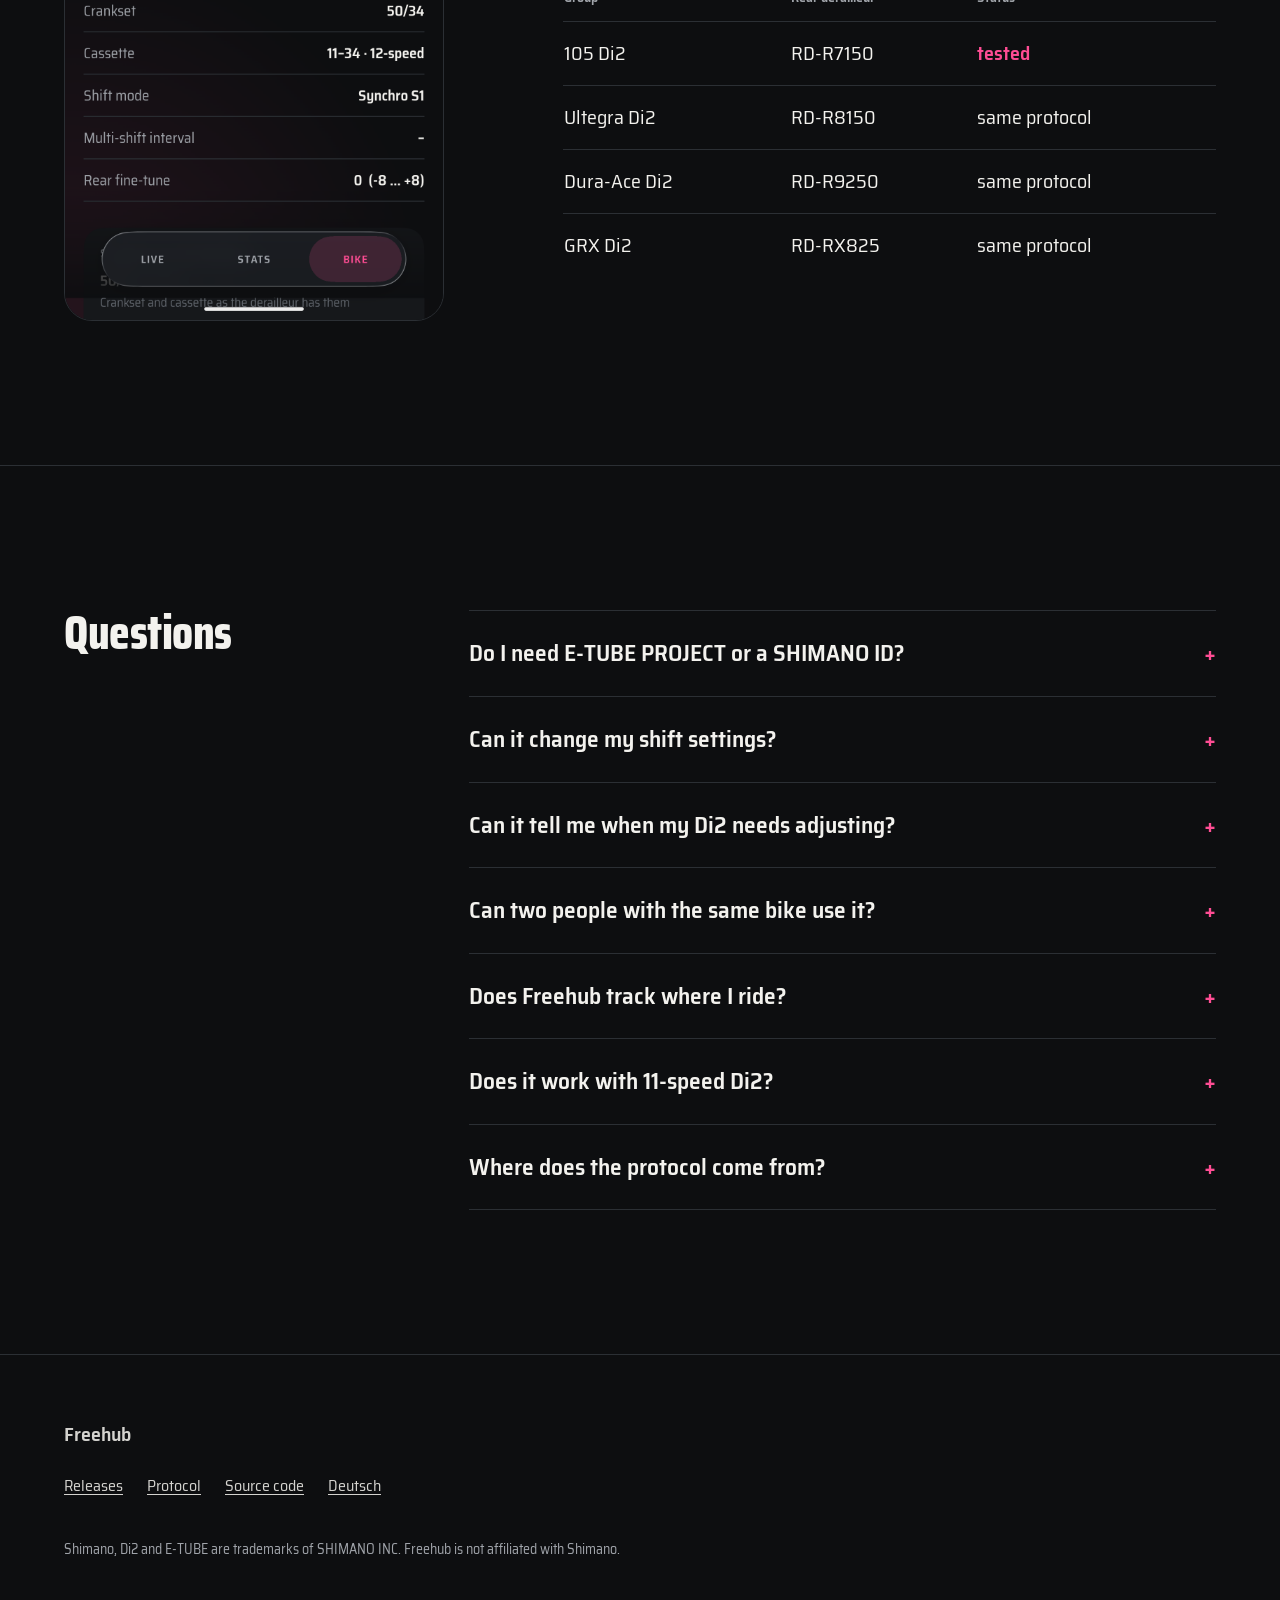
==== commit d102144b: "Numbers sit on their labels: crop Saira's empty line box around numerals Saira reserves 0.45 em abov" ====
--- a/docs/index.html
+++ b/docs/index.html
@@ -58,12 +58,12 @@
       </div>
       <p class="note">Android 8 or newer. Free and open source under GPL-3.0.</p>
     </div>
-    <img class="screen" src="bilder/app/live-en-dark.png" width="1080" height="2400" alt="Freehub showing the gear 50 × 19, the cassette with the current cog in pink, battery 81 %, about 810 km of range left and 624 km on the bike">
+    <img class="screen" src="bilder/app/live-en-dark.png" width="1080" height="2400" alt="Freehub showing the gear 50 × 17, the cassette with the current cog in pink, battery 81 %, about 810 km of range left and 624 km on the bike">
   </section>
 
   <section class="band">
     <div class="container split">
-      <img class="screen" src="bilder/app/stats-en-dark.png" width="1080" height="2400" loading="lazy" alt="Statistics: 2,552 shifts in 13 rides, 624 km measured by GPS, 1 % cross-chained, favourite gear 50 × 17 and a heatmap of chainring and cog">
+      <img class="screen" src="bilder/app/stats-en-dark.png" width="1080" height="2400" loading="lazy" alt="Statistics: 2,553 shifts in 13 rides, 624 km measured by GPS, 1 % cross-chained, favourite gear 50 × 17 and a heatmap of chainring and cog">
       <div>
         <h2>Every shift, every kilometre.</h2>
         <p>A multi-shift across three cogs counts as three. Freehub keeps the time you spend in each chainring and cog and draws it as a heatmap, with cross-chained gears outlined in orange.</p>
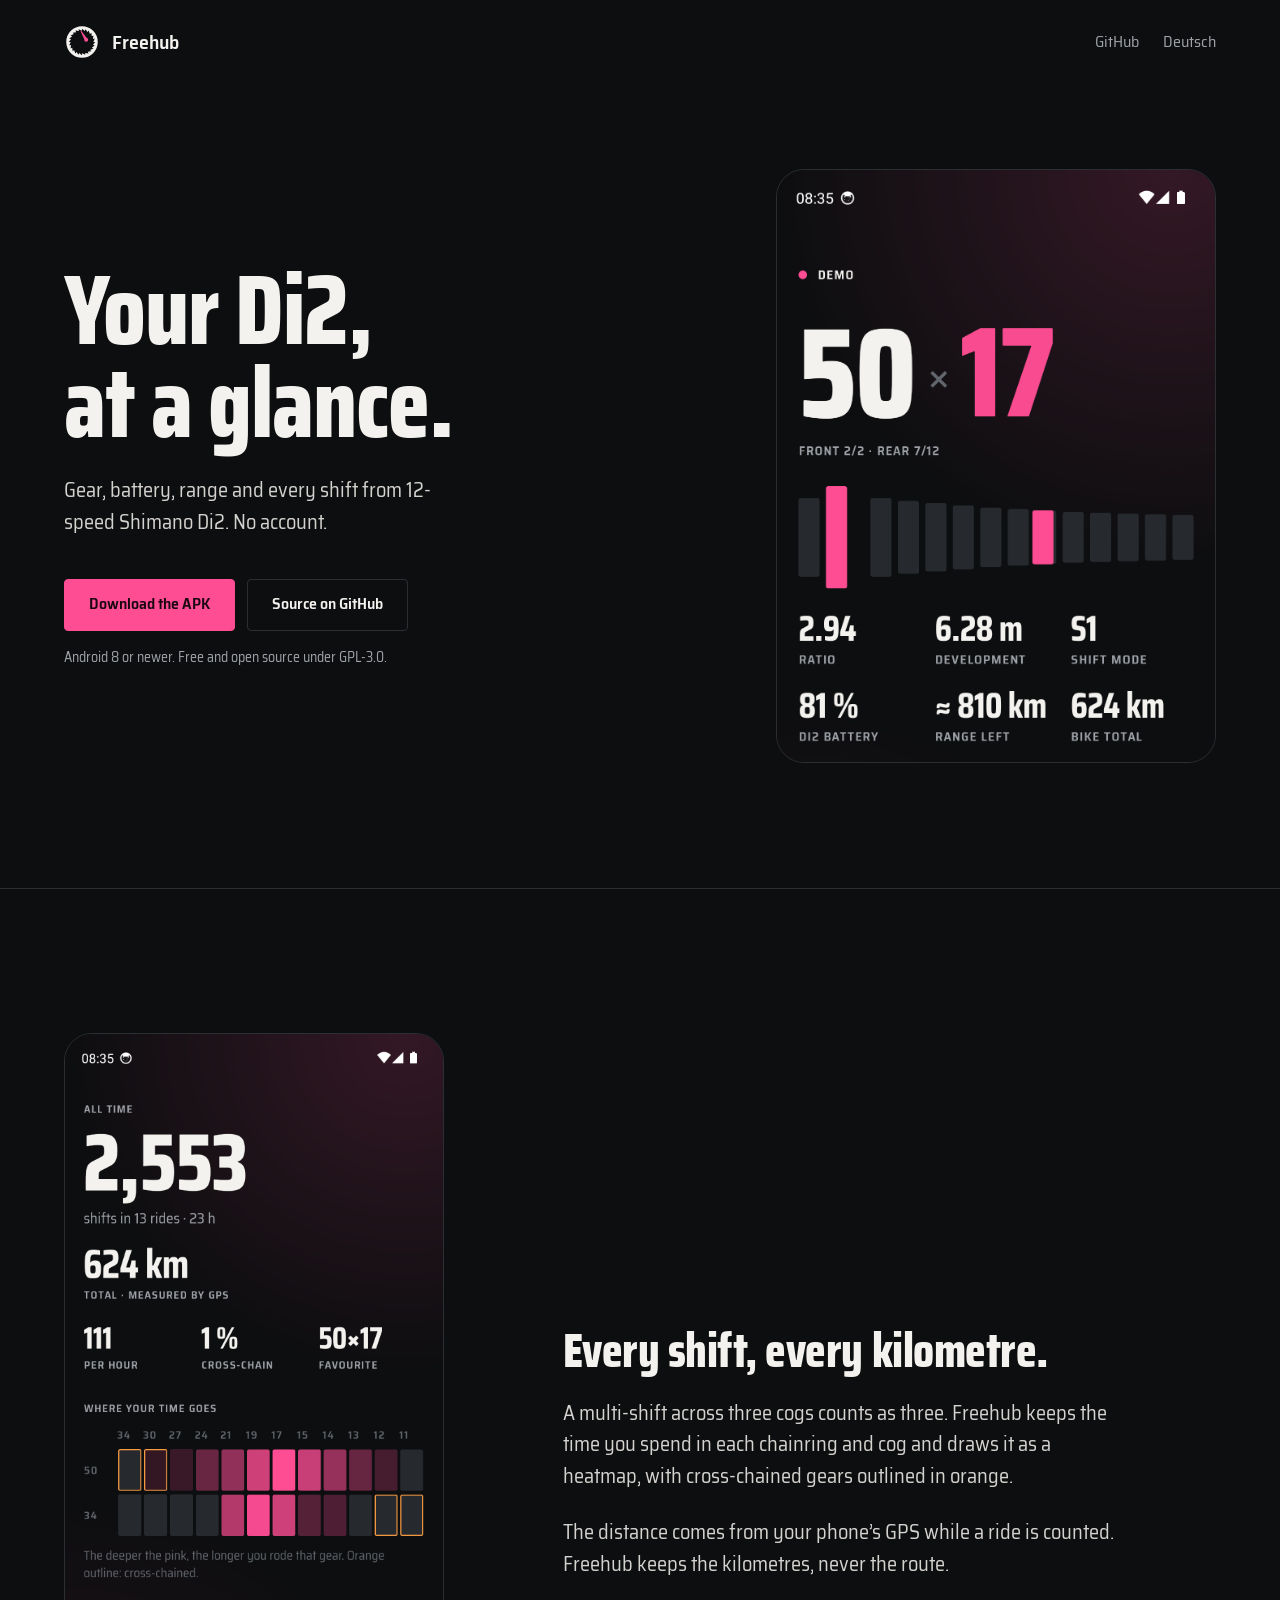
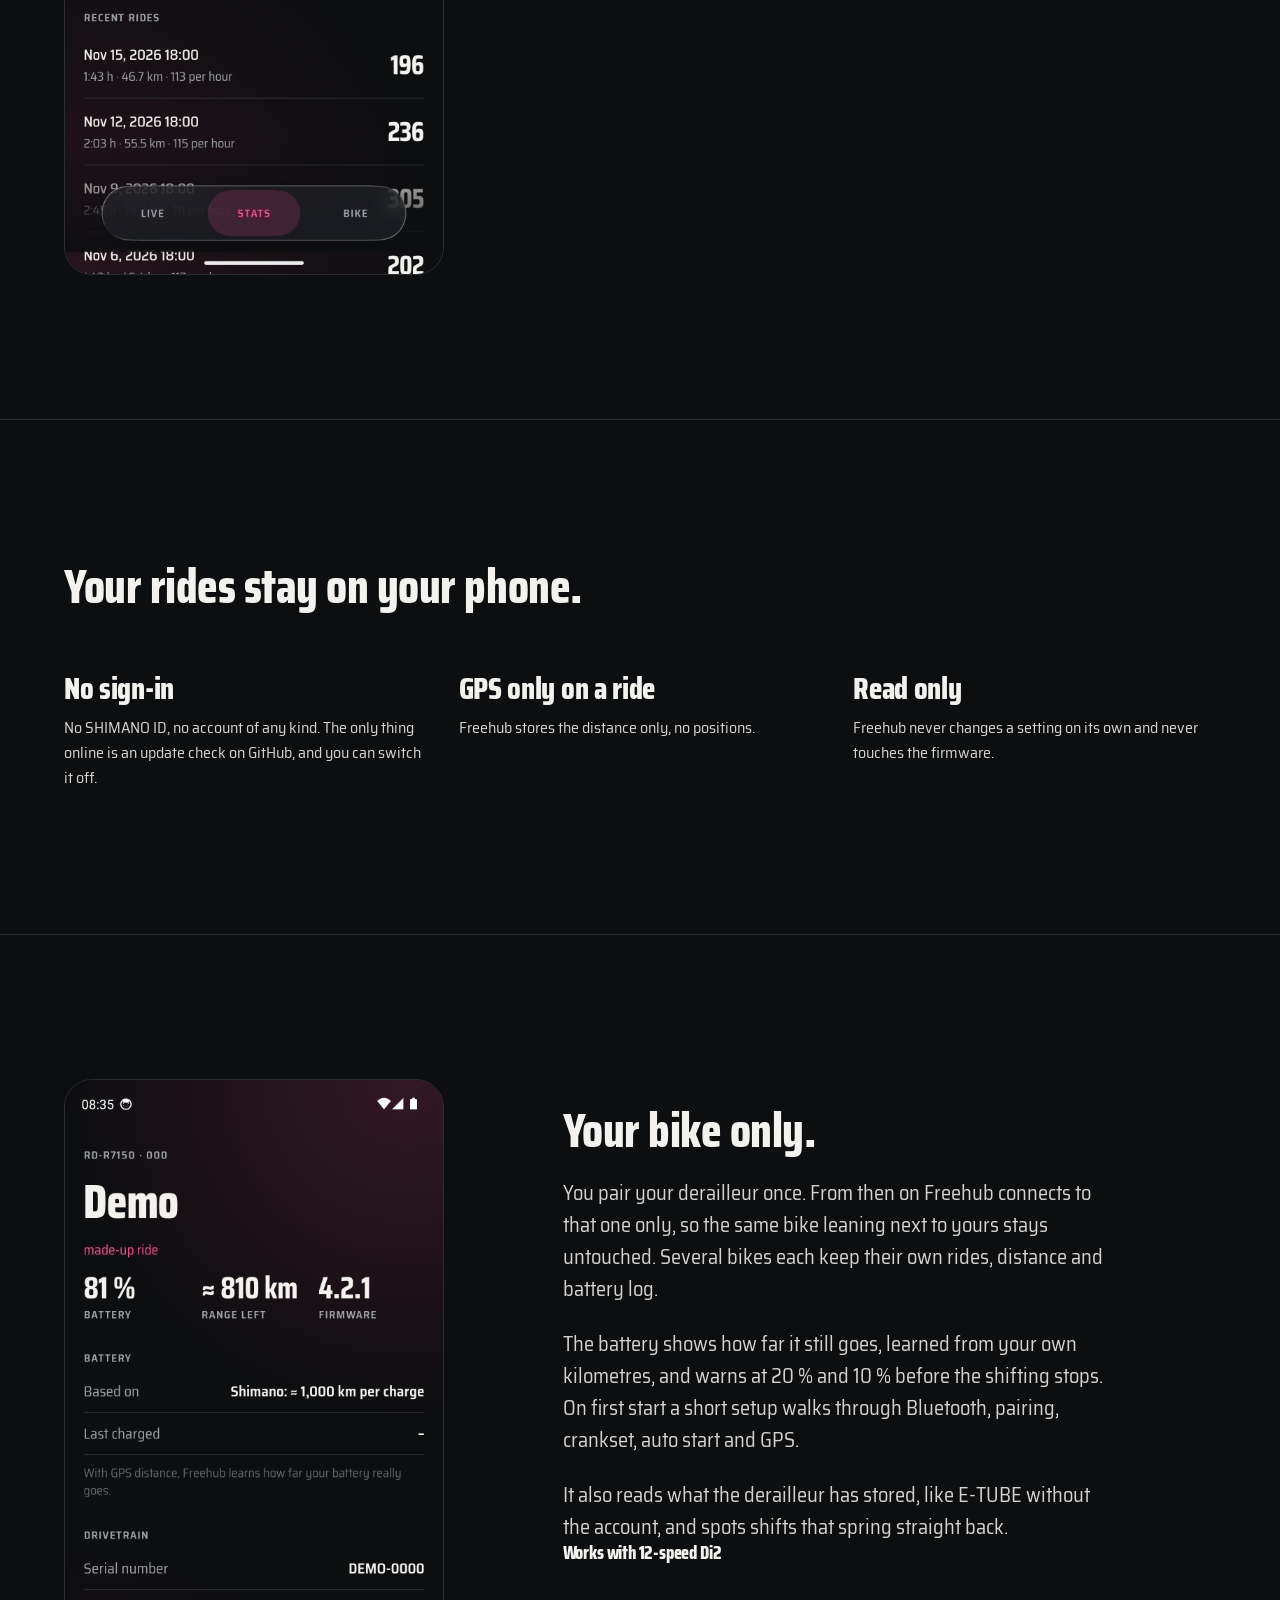
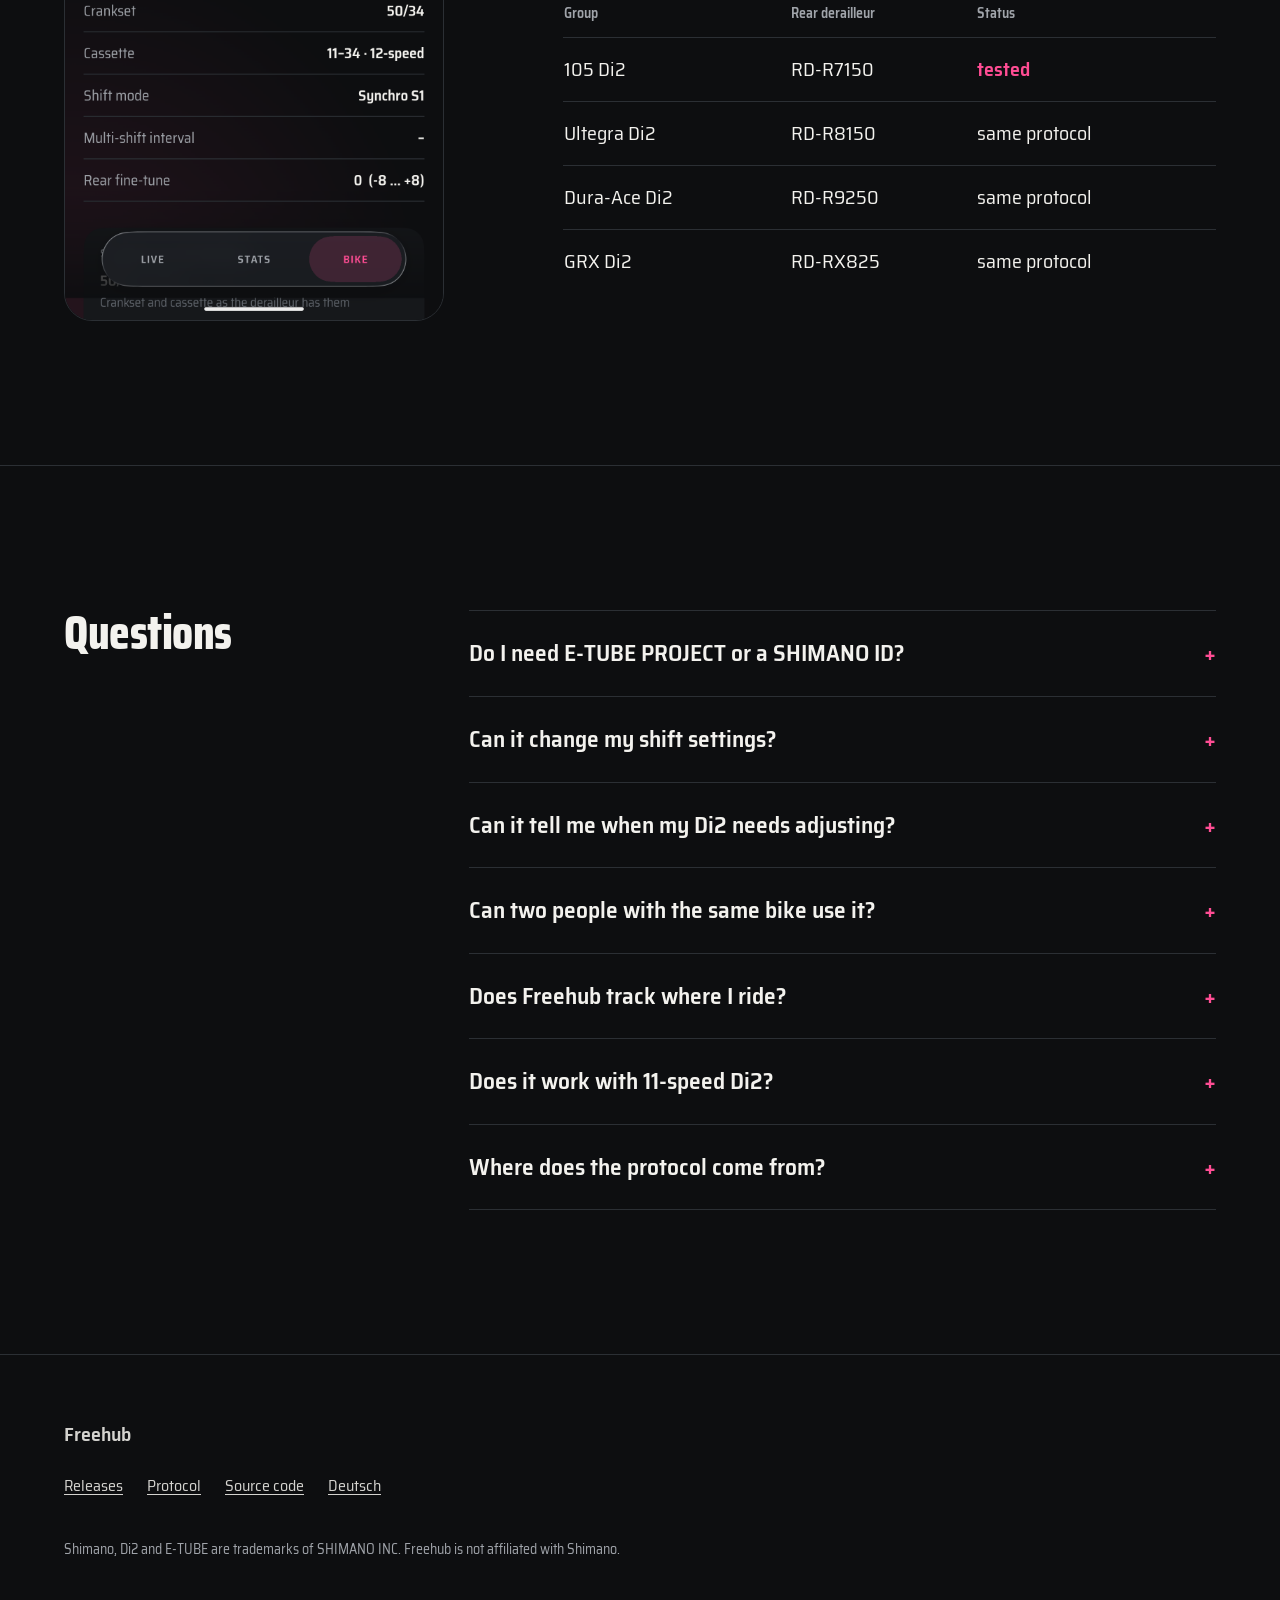
==== commit f25a1233: "Freehub 0.8: shift modes in plain words, a low-battery warning, a photo of the bike The live screen " ====
--- a/docs/index.html
+++ b/docs/index.html
@@ -20,7 +20,7 @@
 <link rel="stylesheet" href="style.css">
 <script type="application/ld+json">
 {"@context":"https://schema.org","@graph":[
-{"@type":"SoftwareApplication","name":"Freehub","operatingSystem":"Android 8.0 or newer","applicationCategory":"SportsApplication","softwareVersion":"0.7.0","license":"https://www.gnu.org/licenses/gpl-3.0.html","downloadUrl":"https://github.com/BrickyStudios/freehub/releases/latest/download/Freehub.apk","url":"https://brickystudios.github.io/freehub/","screenshot":"https://brickystudios.github.io/freehub/bilder/app/live-en-dark.png","description":"Live gear, battery range, distance and shift count from a 12-speed Shimano Di2 rear derailleur over Bluetooth, without a SHIMANO ID.","offers":{"@type":"Offer","price":"0","priceCurrency":"EUR"}},
+{"@type":"SoftwareApplication","name":"Freehub","operatingSystem":"Android 8.0 or newer","applicationCategory":"SportsApplication","softwareVersion":"0.7.1","license":"https://www.gnu.org/licenses/gpl-3.0.html","downloadUrl":"https://github.com/BrickyStudios/freehub/releases/latest/download/Freehub.apk","url":"https://brickystudios.github.io/freehub/","screenshot":"https://brickystudios.github.io/freehub/bilder/app/live-en-dark.png","description":"Live gear, battery range, distance and shift count from a 12-speed Shimano Di2 rear derailleur over Bluetooth, without a SHIMANO ID.","offers":{"@type":"Offer","price":"0","priceCurrency":"EUR"}},
 {"@type":"FAQPage","mainEntity":[
 {"@type":"Question","name":"Do I need E-TUBE PROJECT or a SHIMANO ID?","acceptedAnswer":{"@type":"Answer","text":"No. Freehub reads the Bluetooth service that bike computers use. You never sign in."}},
 {"@type":"Question","name":"Can Freehub change my shift settings?","acceptedAnswer":{"@type":"Answer","text":"No. Freehub reads the settings your derailleur has stored, but it never changes one on its own and never touches the firmware."}},
@@ -89,7 +89,7 @@
       <div>
         <h2>Your bike only.</h2>
         <p>You pair your derailleur once. From then on Freehub connects to that one only, so the same bike leaning next to yours stays untouched. Several bikes each keep their own rides, distance and battery log.</p>
-        <p>The battery shows how far it still goes, learned from your own kilometres. On first start a short setup walks through Bluetooth, pairing, crankset, auto start and GPS.</p>
+        <p>The battery shows how far it still goes, learned from your own kilometres, and warns at 20 % and 10 % before the shifting stops. On first start a short setup walks through Bluetooth, pairing, crankset, auto start and GPS.</p>
         <p>It also reads what the derailleur has stored, like E-TUBE without the account, and spots shifts that spring straight back.</p>
         <h3>Works with 12-speed Di2</h3>
         <table>
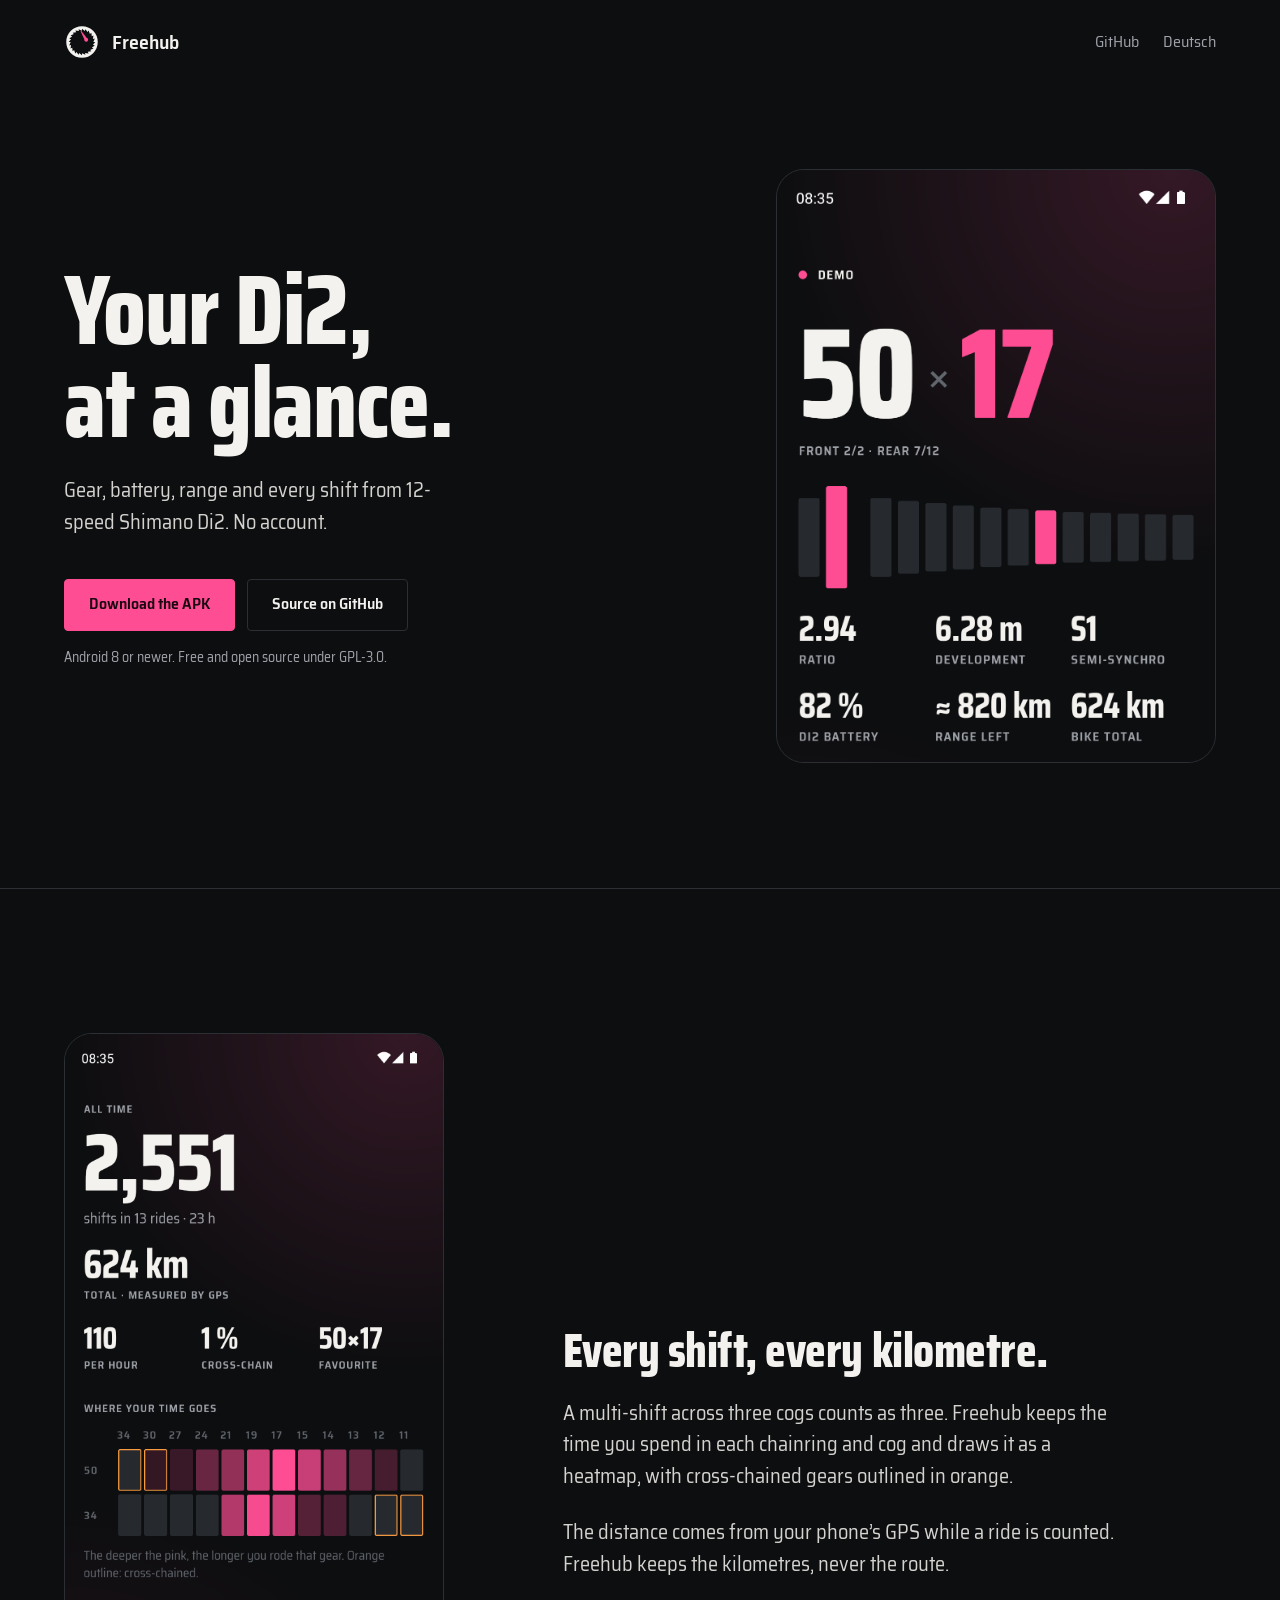
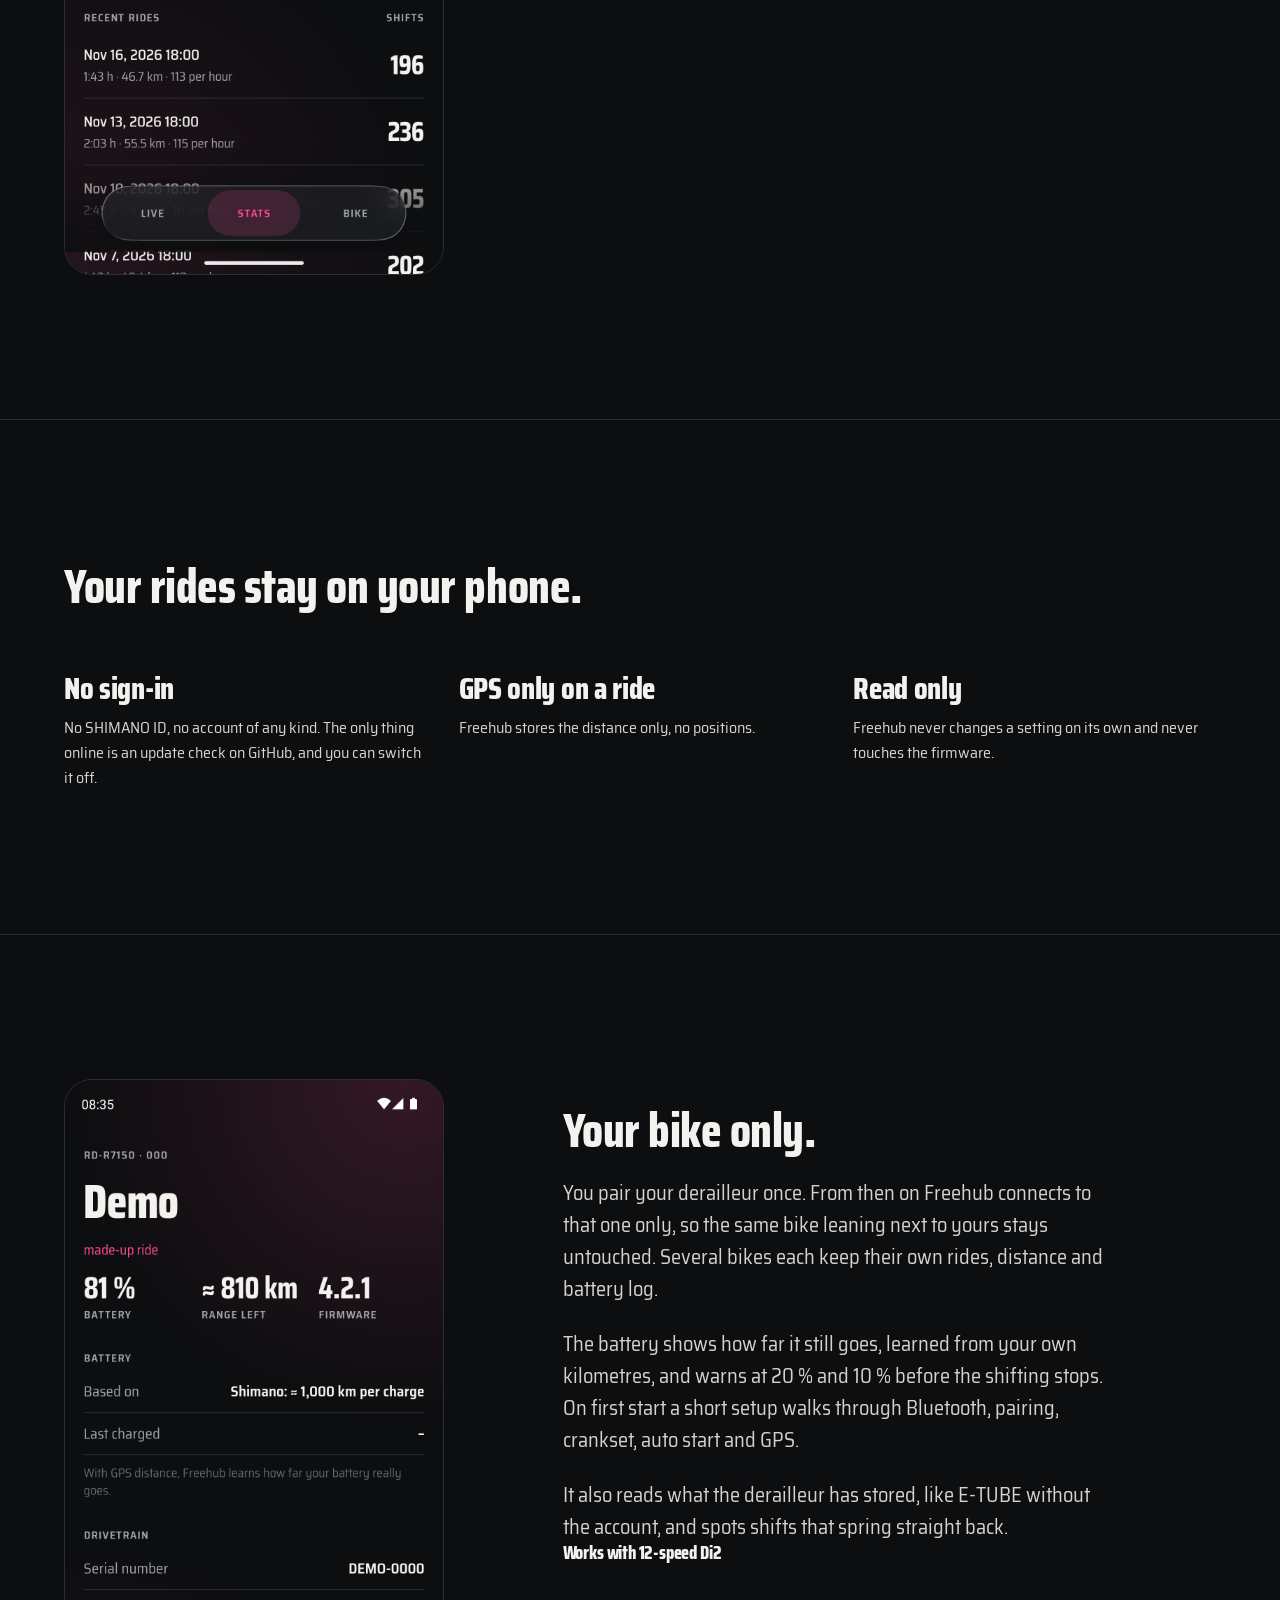
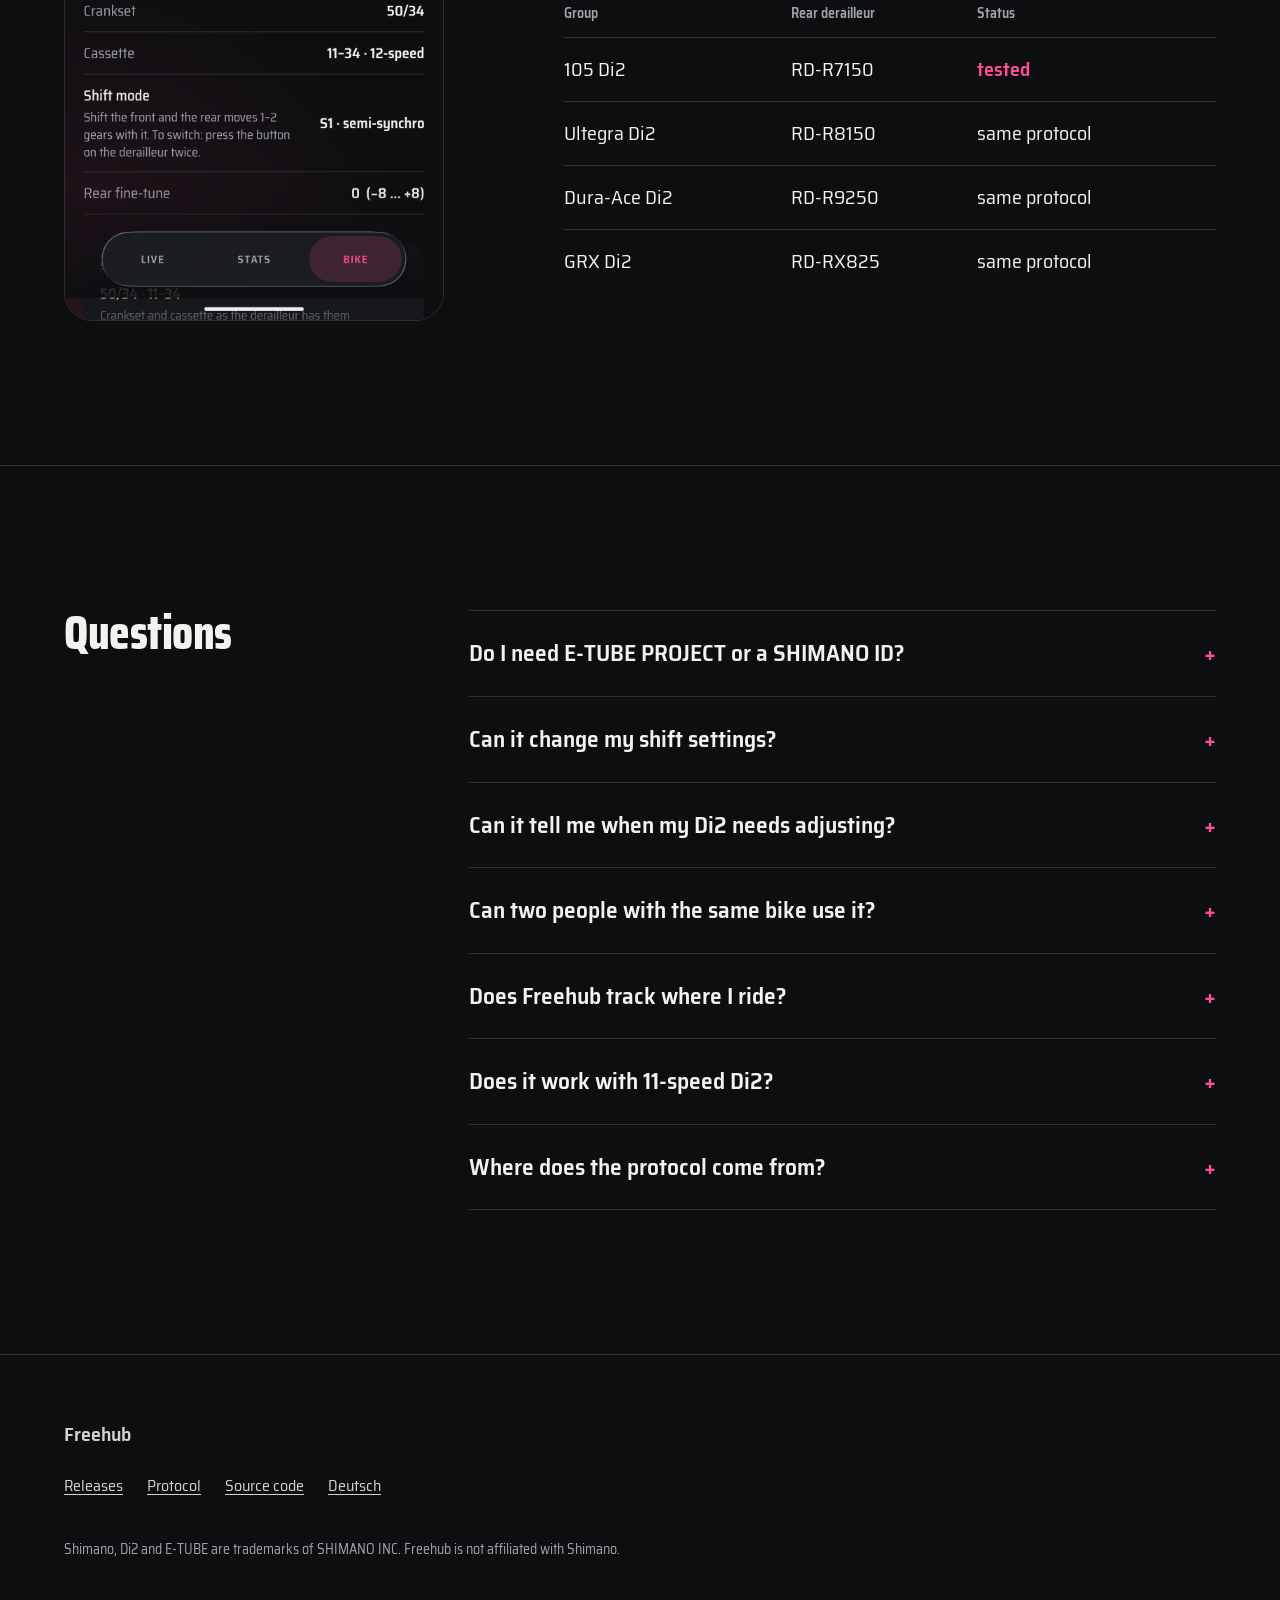
==== commit 10cf2f3c: "Screenshots for 0.8: shift mode in plain words, the shift column named once All 17 demo screenshots " ====
--- a/docs/index.html
+++ b/docs/index.html
@@ -58,12 +58,12 @@
       </div>
       <p class="note">Android 8 or newer. Free and open source under GPL-3.0.</p>
     </div>
-    <img class="screen" src="bilder/app/live-en-dark.png" width="1080" height="2400" alt="Freehub showing the gear 50 × 17, the cassette with the current cog in pink, battery 81 %, about 810 km of range left and 624 km on the bike">
+    <img class="screen" src="bilder/app/live-en-dark.png" width="1080" height="2400" alt="Freehub showing the gear 50 × 17, the cassette with the current cog in pink, battery 82 %, about 820 km of range left and 624 km on the bike">
   </section>
 
   <section class="band">
     <div class="container split">
-      <img class="screen" src="bilder/app/stats-en-dark.png" width="1080" height="2400" loading="lazy" alt="Statistics: 2,553 shifts in 13 rides, 624 km measured by GPS, 1 % cross-chained, favourite gear 50 × 17 and a heatmap of chainring and cog">
+      <img class="screen" src="bilder/app/stats-en-dark.png" width="1080" height="2400" loading="lazy" alt="Statistics: 2,551 shifts in 13 rides, 624 km measured by GPS, 1 % cross-chained, favourite gear 50 × 17 and a heatmap of chainring and cog">
       <div>
         <h2>Every shift, every kilometre.</h2>
         <p>A multi-shift across three cogs counts as three. Freehub keeps the time you spend in each chainring and cog and draws it as a heatmap, with cross-chained gears outlined in orange.</p>
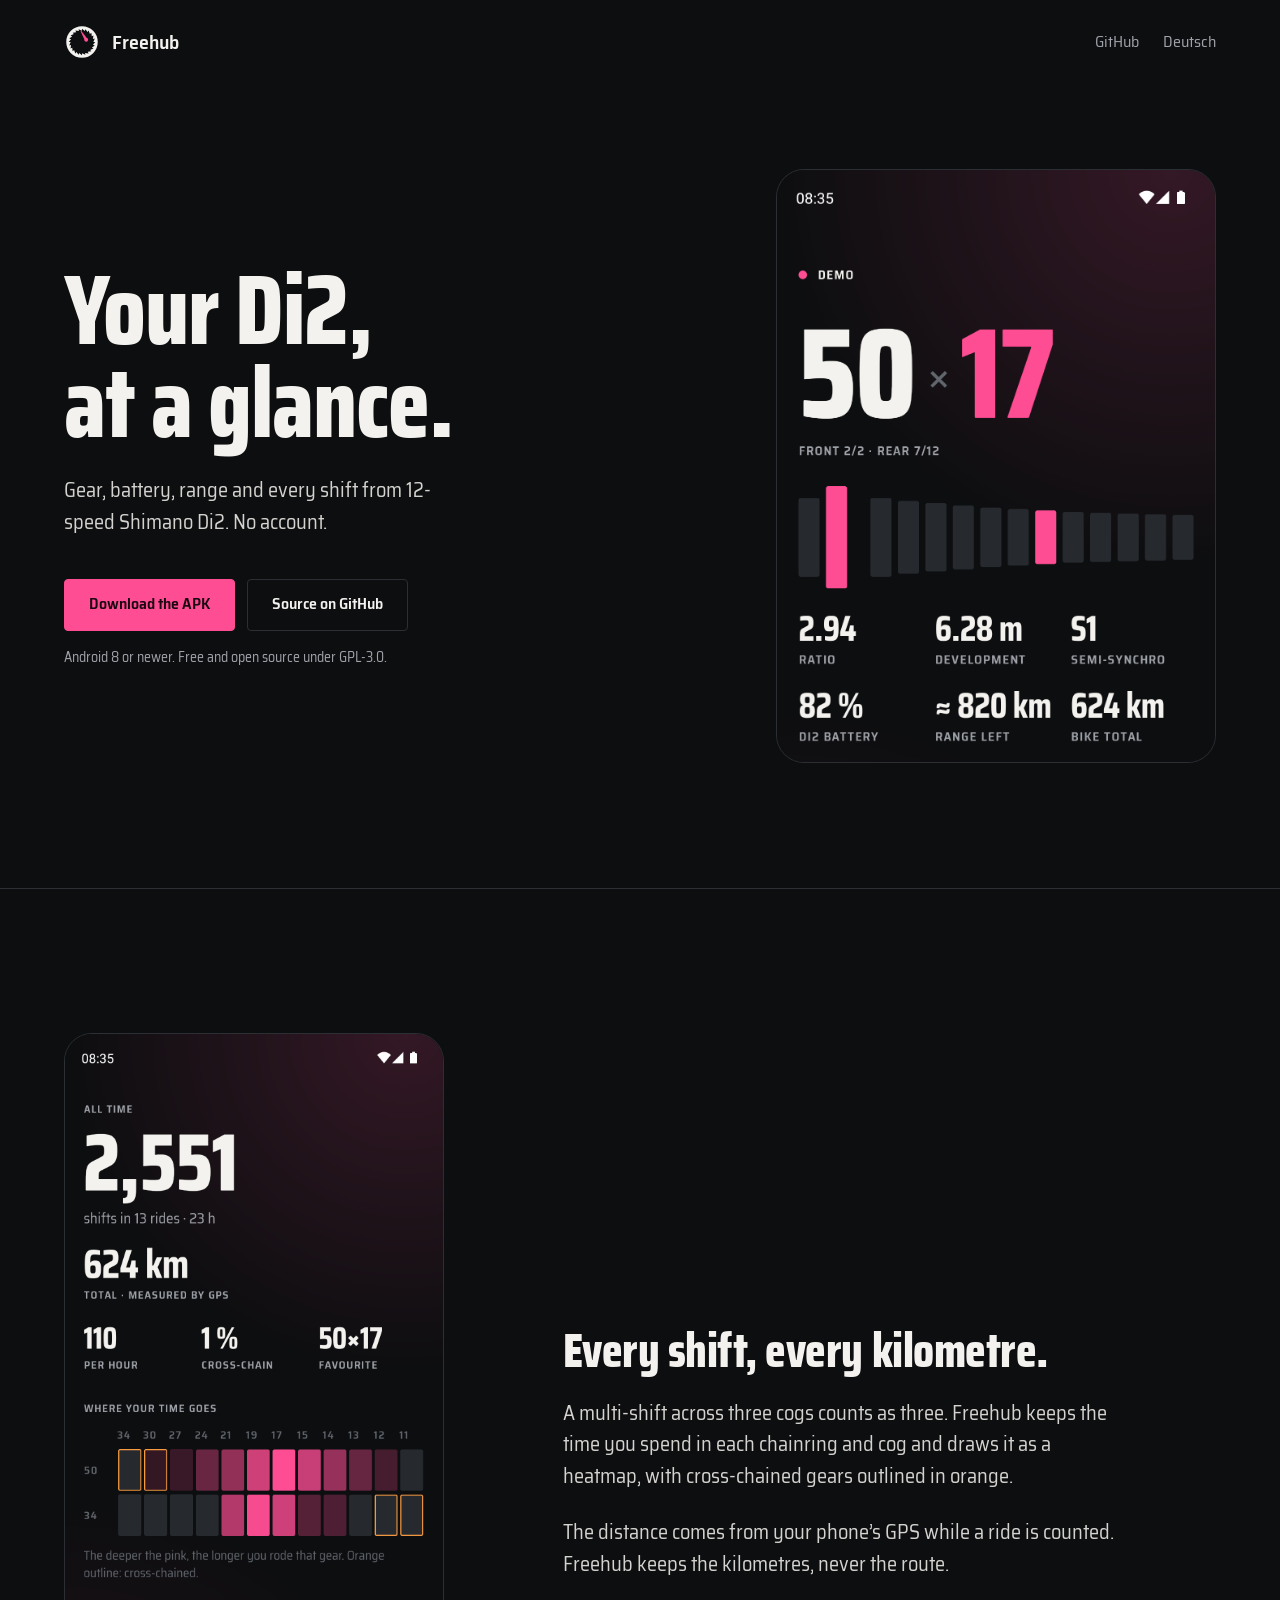
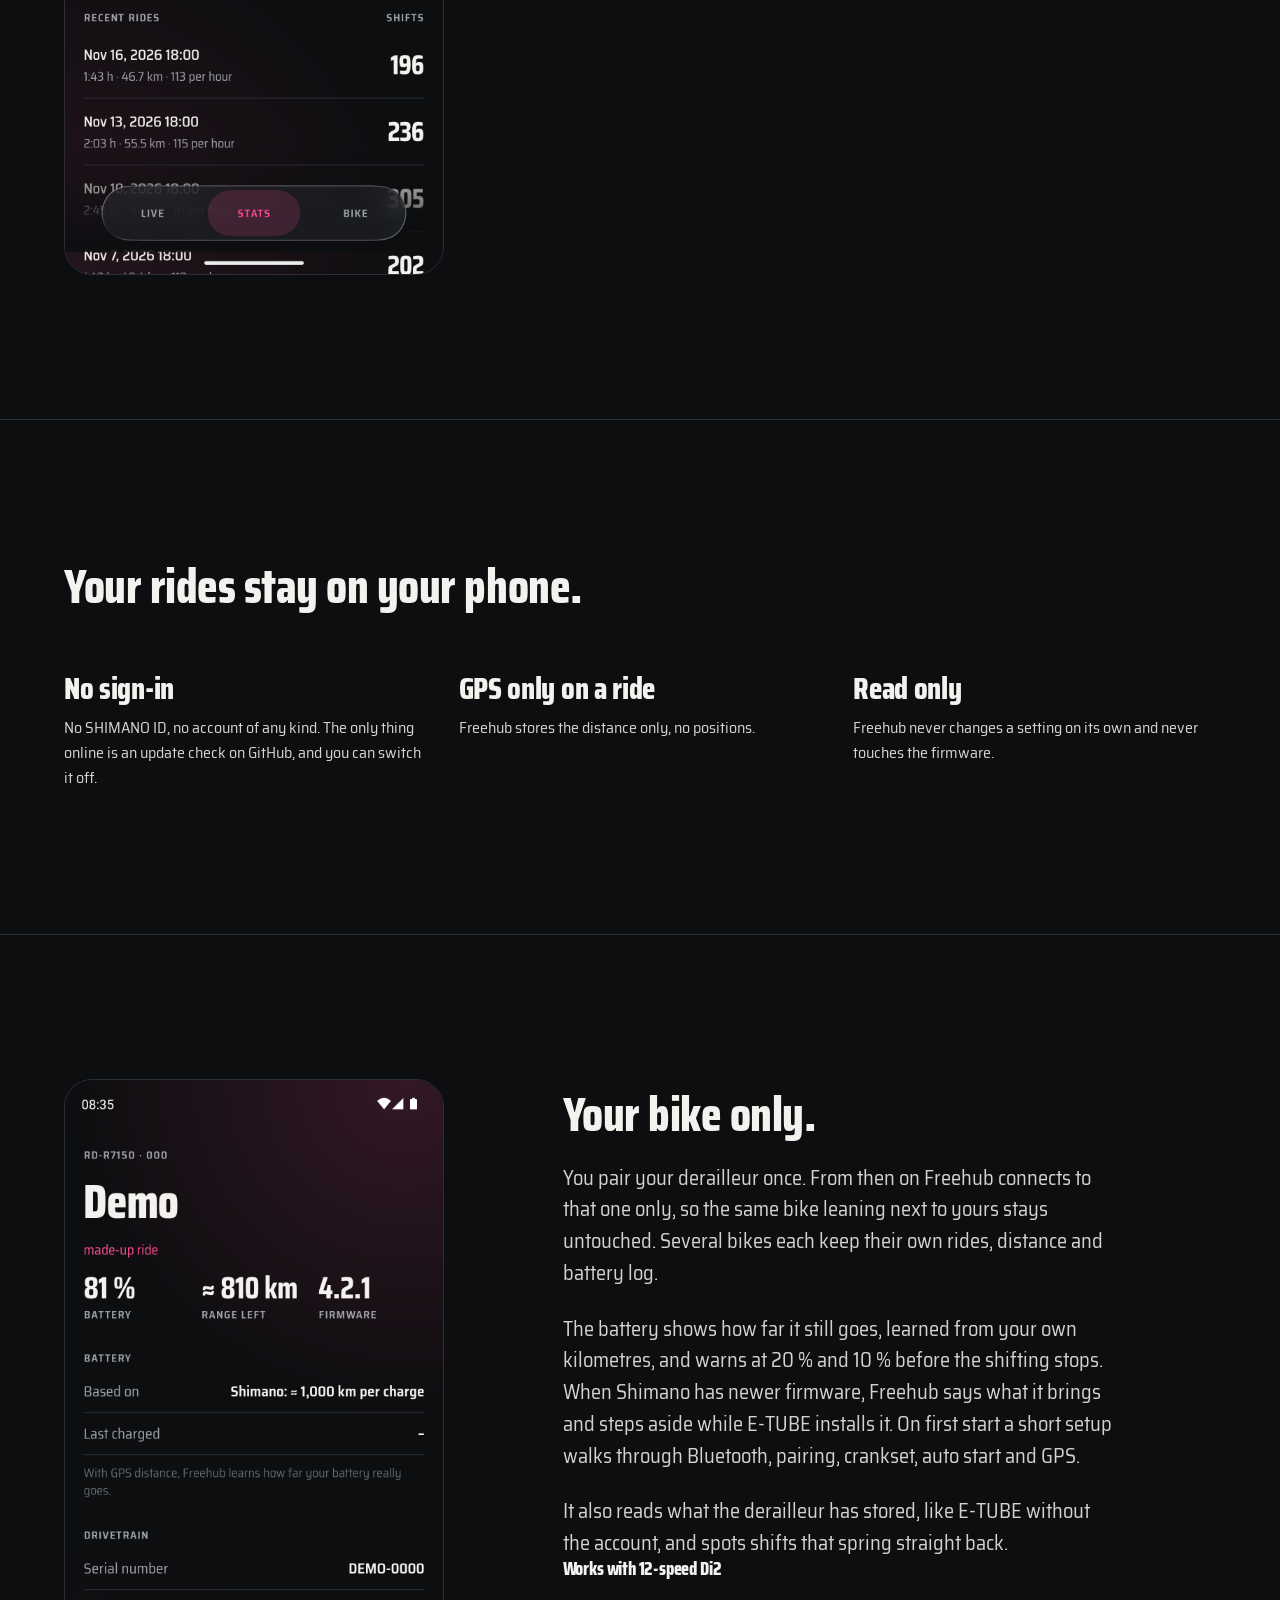
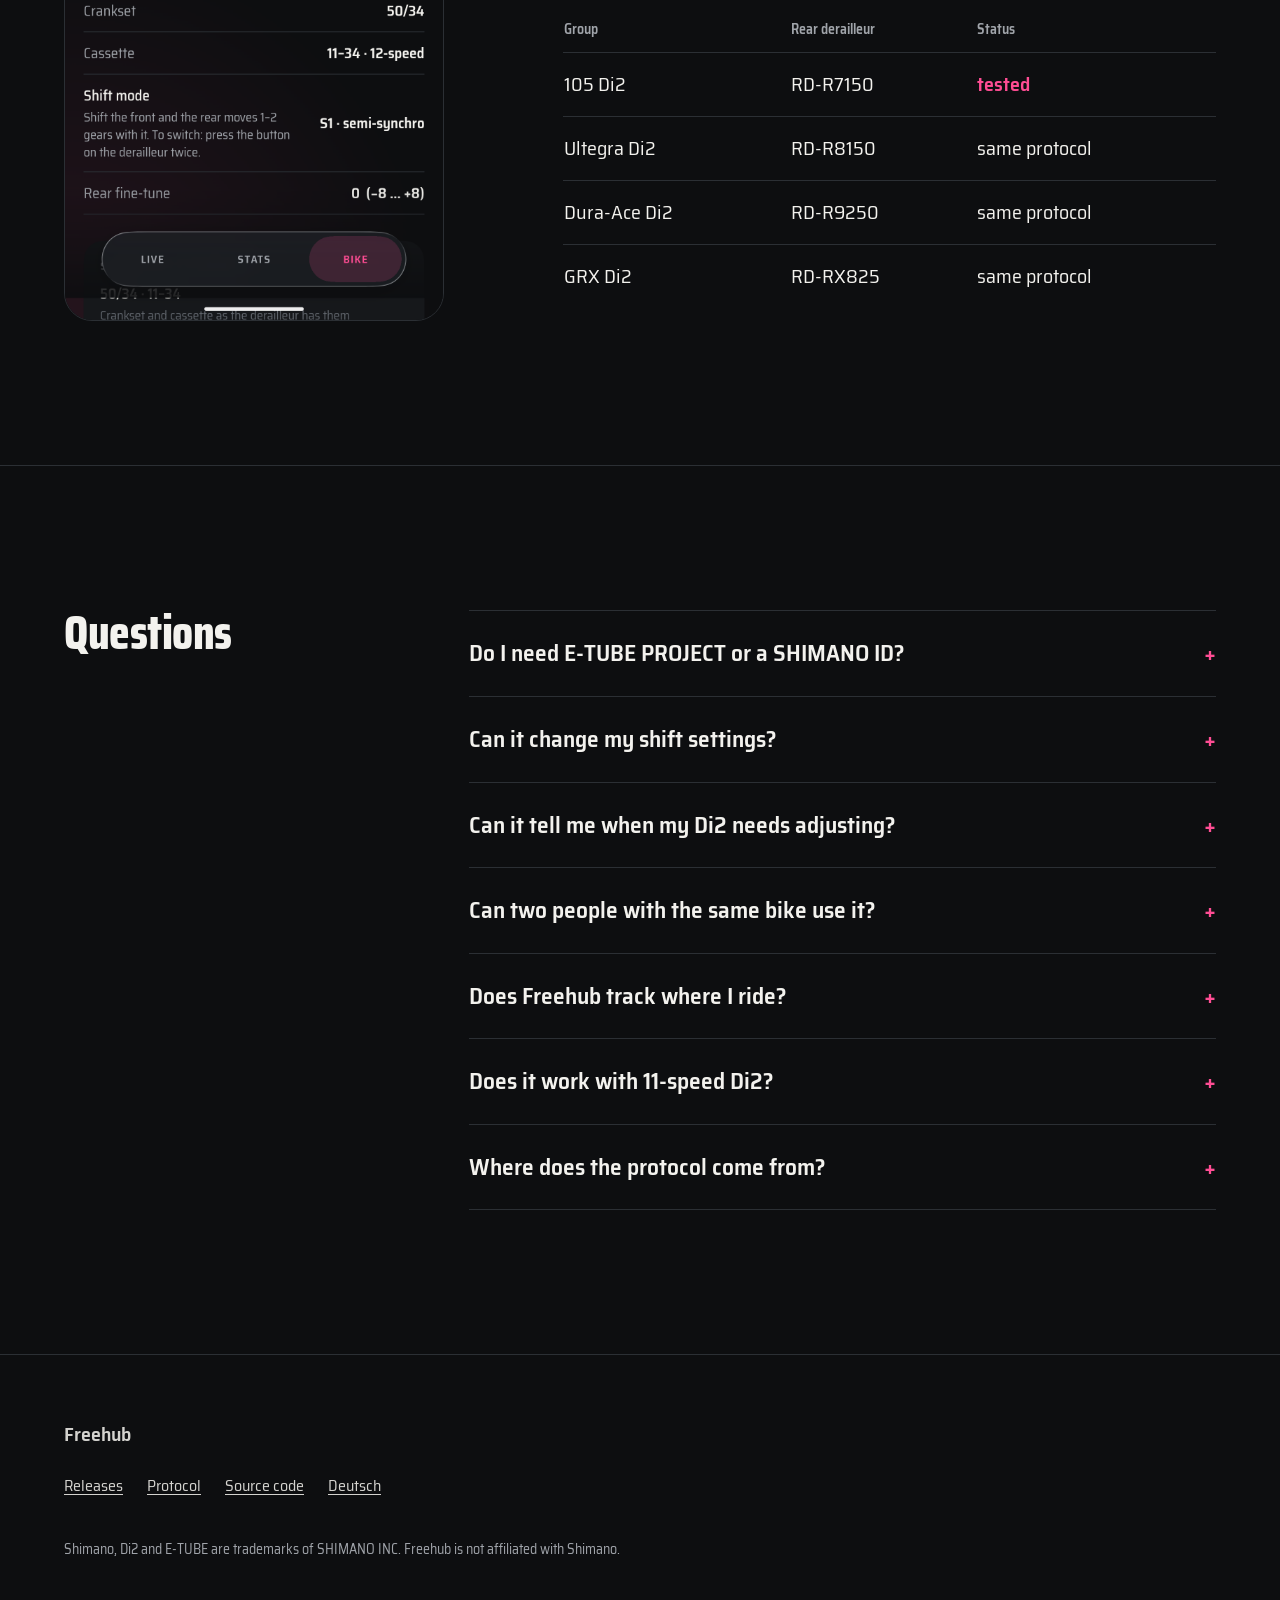
==== commit 6ecaf046: "Firmware check: say when Shimano has newer firmware, step aside while E-TUBE installs it Freehub com" ====
--- a/docs/index.html
+++ b/docs/index.html
@@ -89,7 +89,7 @@
       <div>
         <h2>Your bike only.</h2>
         <p>You pair your derailleur once. From then on Freehub connects to that one only, so the same bike leaning next to yours stays untouched. Several bikes each keep their own rides, distance and battery log.</p>
-        <p>The battery shows how far it still goes, learned from your own kilometres, and warns at 20 % and 10 % before the shifting stops. On first start a short setup walks through Bluetooth, pairing, crankset, auto start and GPS.</p>
+        <p>The battery shows how far it still goes, learned from your own kilometres, and warns at 20 % and 10 % before the shifting stops. When Shimano has newer firmware, Freehub says what it brings and steps aside while E-TUBE installs it. On first start a short setup walks through Bluetooth, pairing, crankset, auto start and GPS.</p>
         <p>It also reads what the derailleur has stored, like E-TUBE without the account, and spots shifts that spring straight back.</p>
         <h3>Works with 12-speed Di2</h3>
         <table>
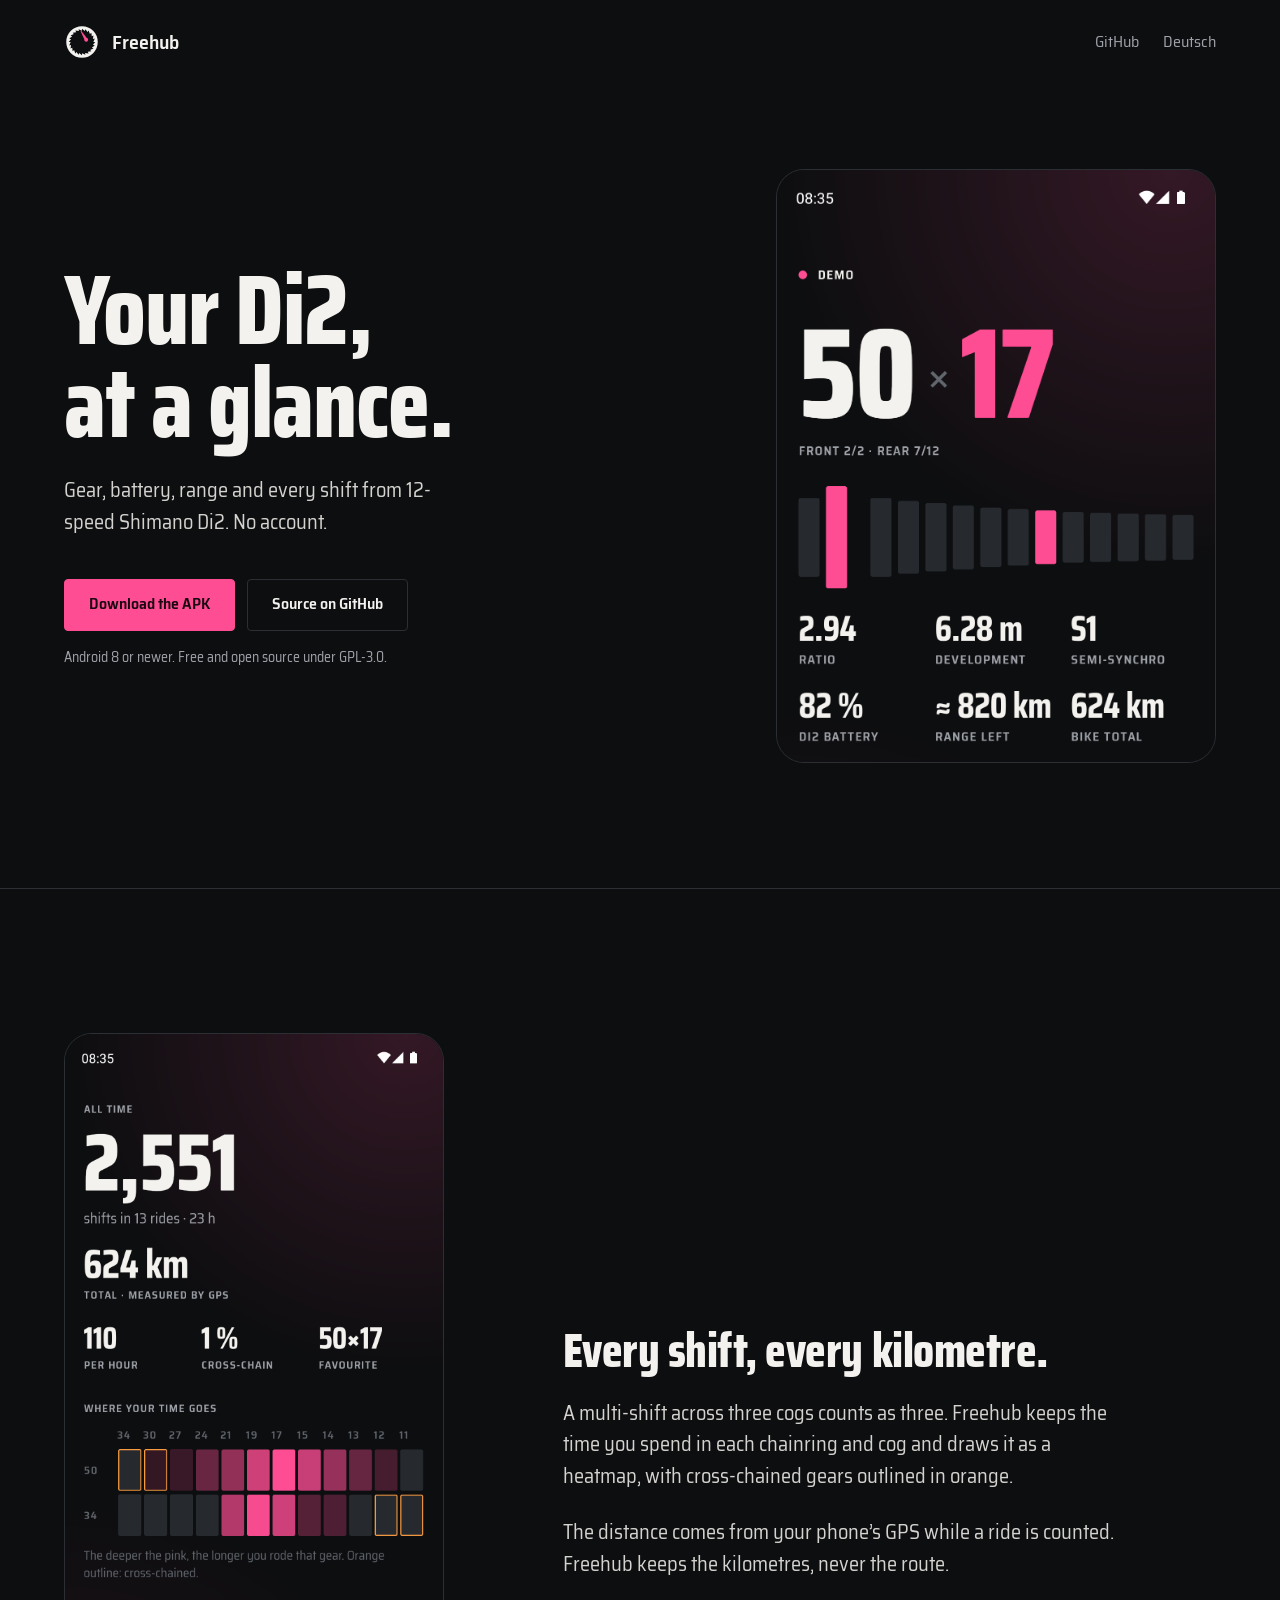
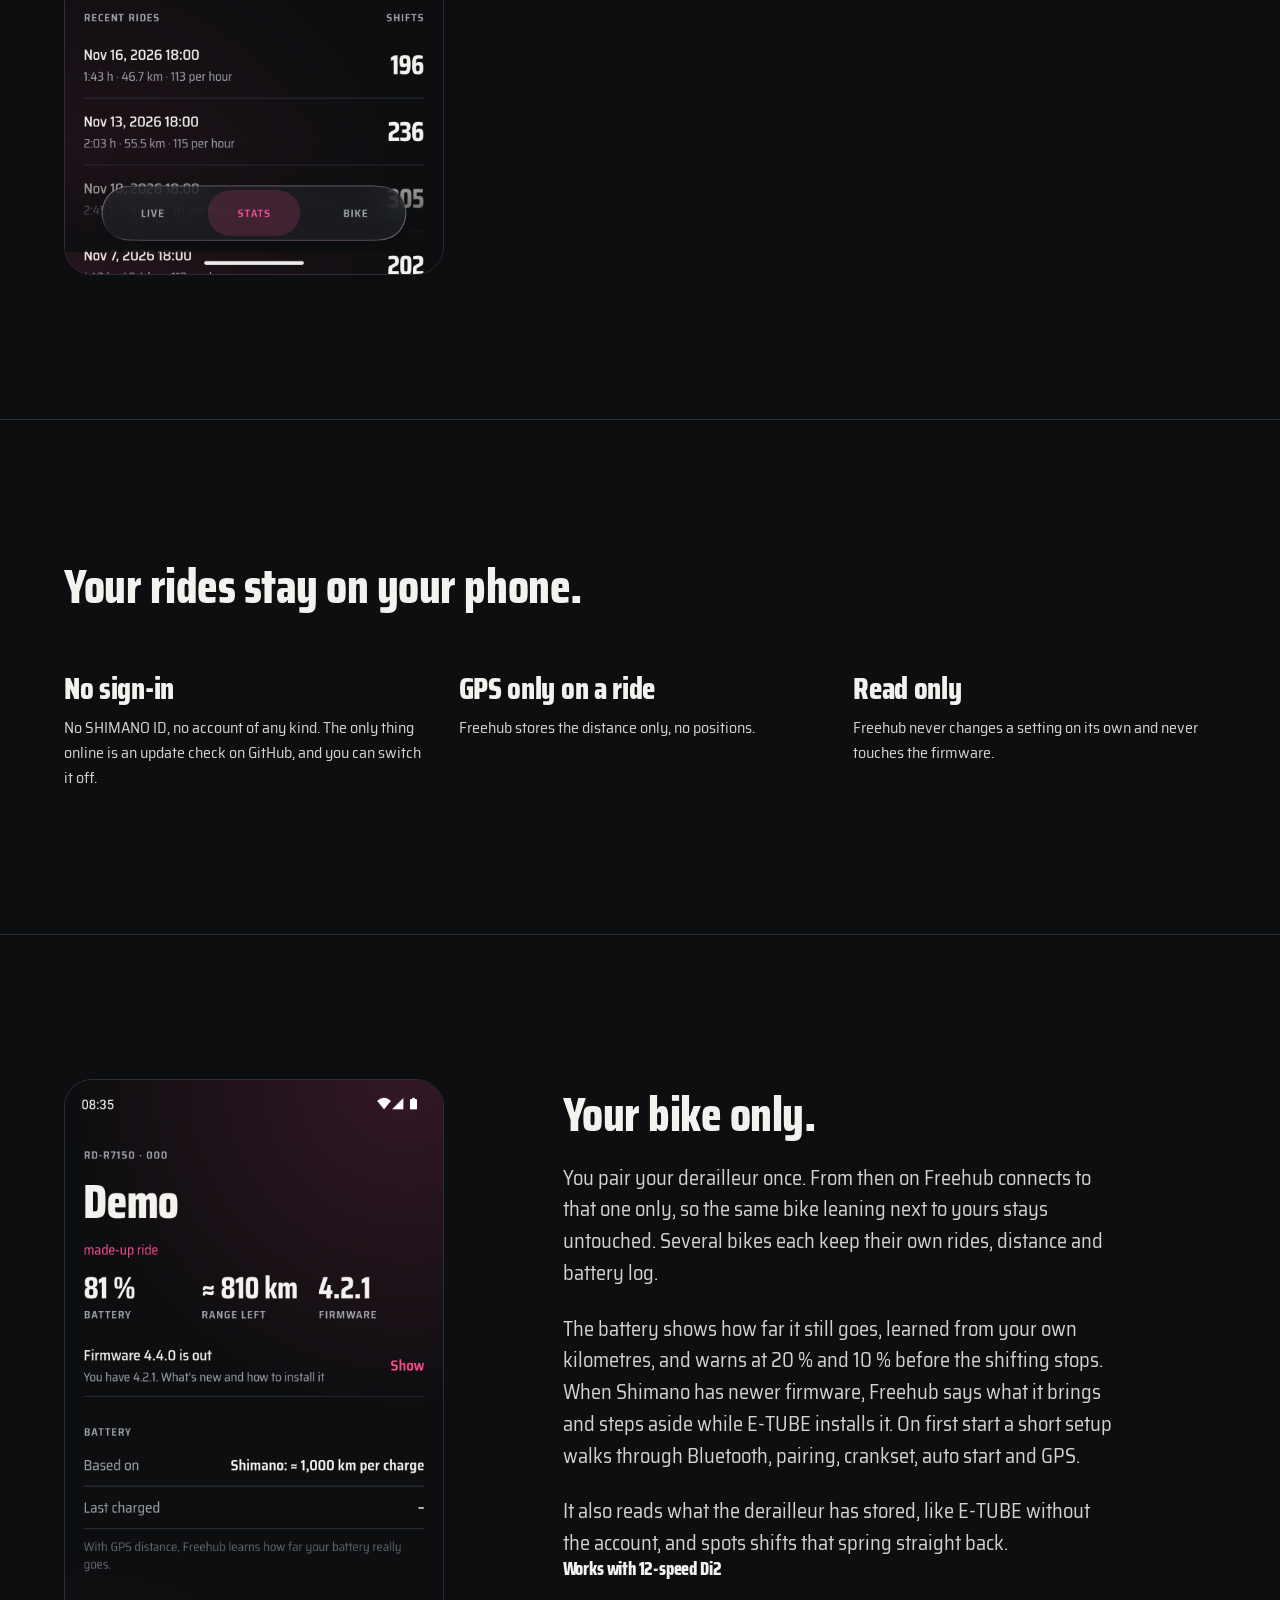
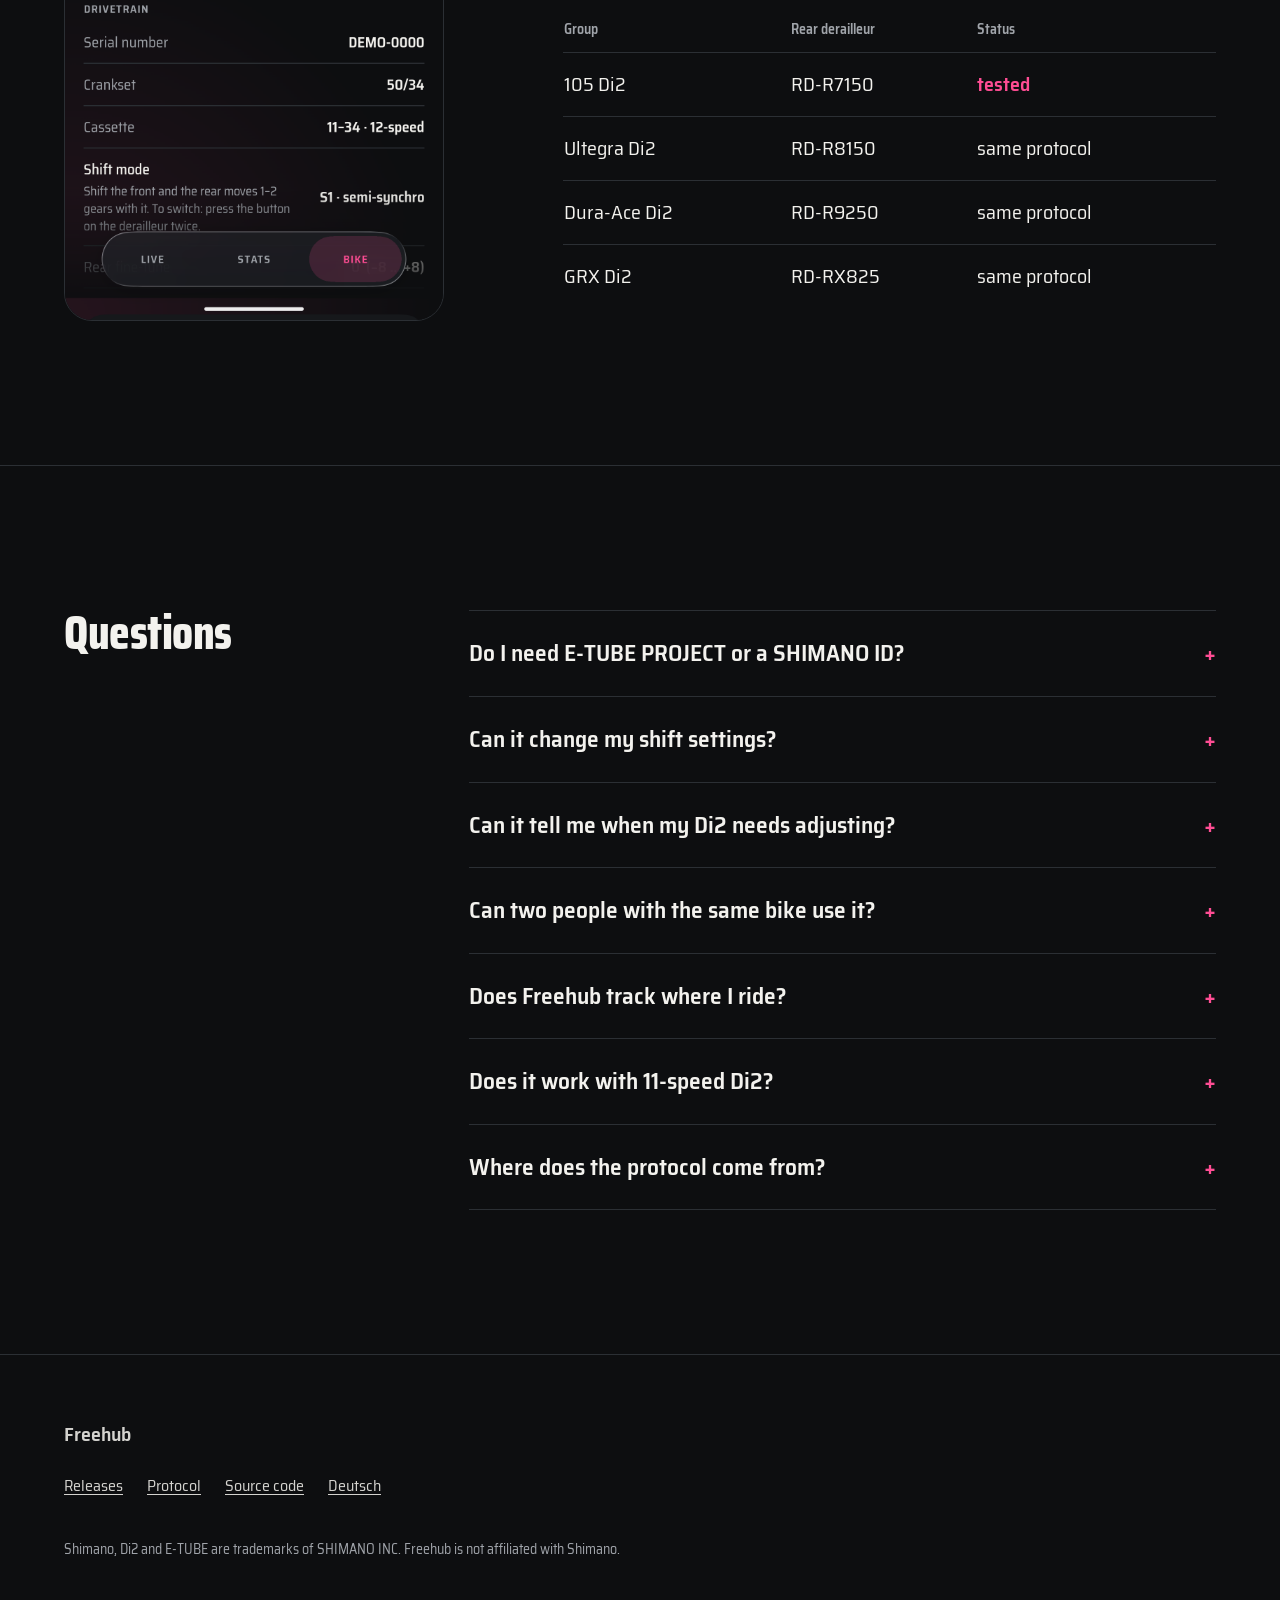
==== commit 8f035e11: "Screenshots for 0.9.0: the firmware row on the Bike tab Co-Authored-By: Claude Opus 5.5 <noreply@ant" ====
--- a/docs/index.html
+++ b/docs/index.html
@@ -85,7 +85,7 @@
 
   <section class="band">
     <div class="container split">
-      <img class="screen" src="bilder/app/bike-en-dark.png" width="1080" height="2400" loading="lazy" alt="Bike screen: battery 81 %, about 810 km of range left, firmware 4.2.1, crankset 50/34, cassette 11 to 34">
+      <img class="screen" src="bilder/app/bike-en-dark.png" width="1080" height="2400" loading="lazy" alt="Bike screen: battery 81 %, about 810 km of range left, firmware 4.2.1 with a note that 4.4.0 is out, crankset 50/34, cassette 11 to 34">
       <div>
         <h2>Your bike only.</h2>
         <p>You pair your derailleur once. From then on Freehub connects to that one only, so the same bike leaning next to yours stays untouched. Several bikes each keep their own rides, distance and battery log.</p>
